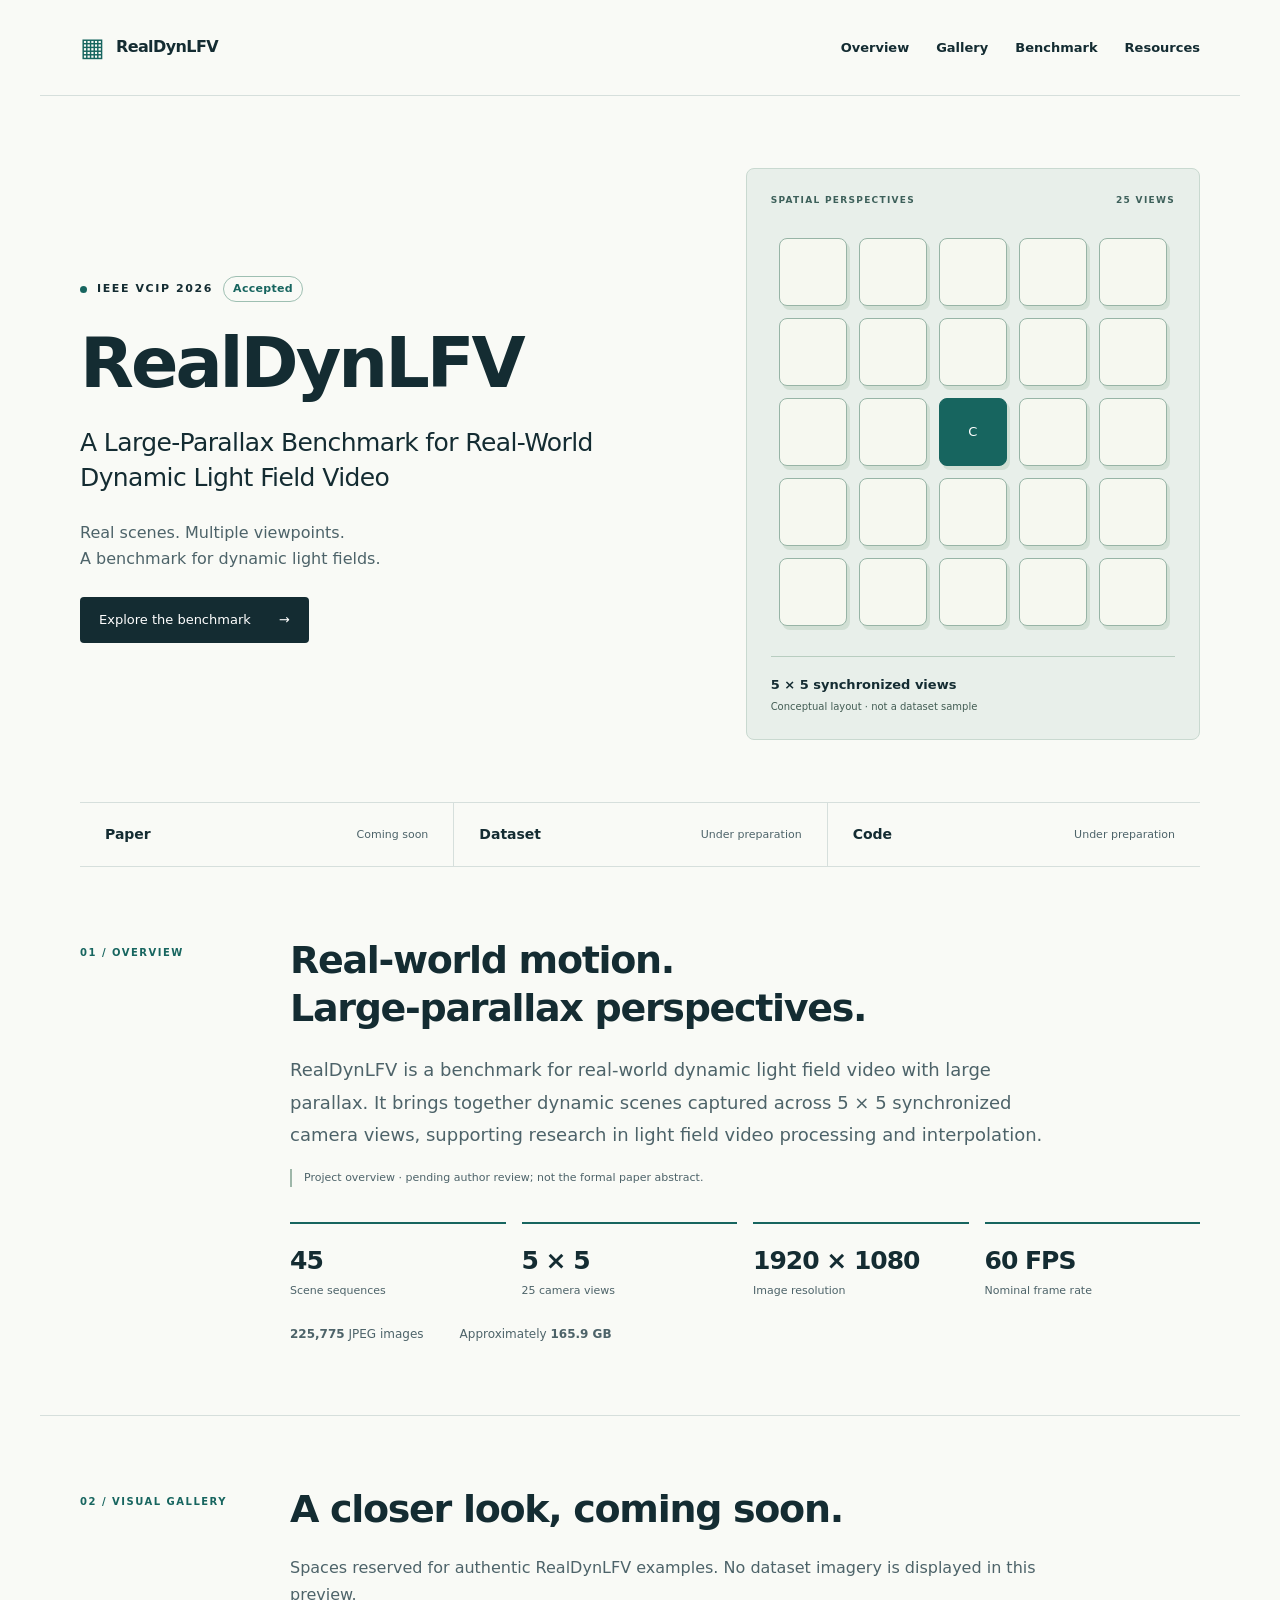
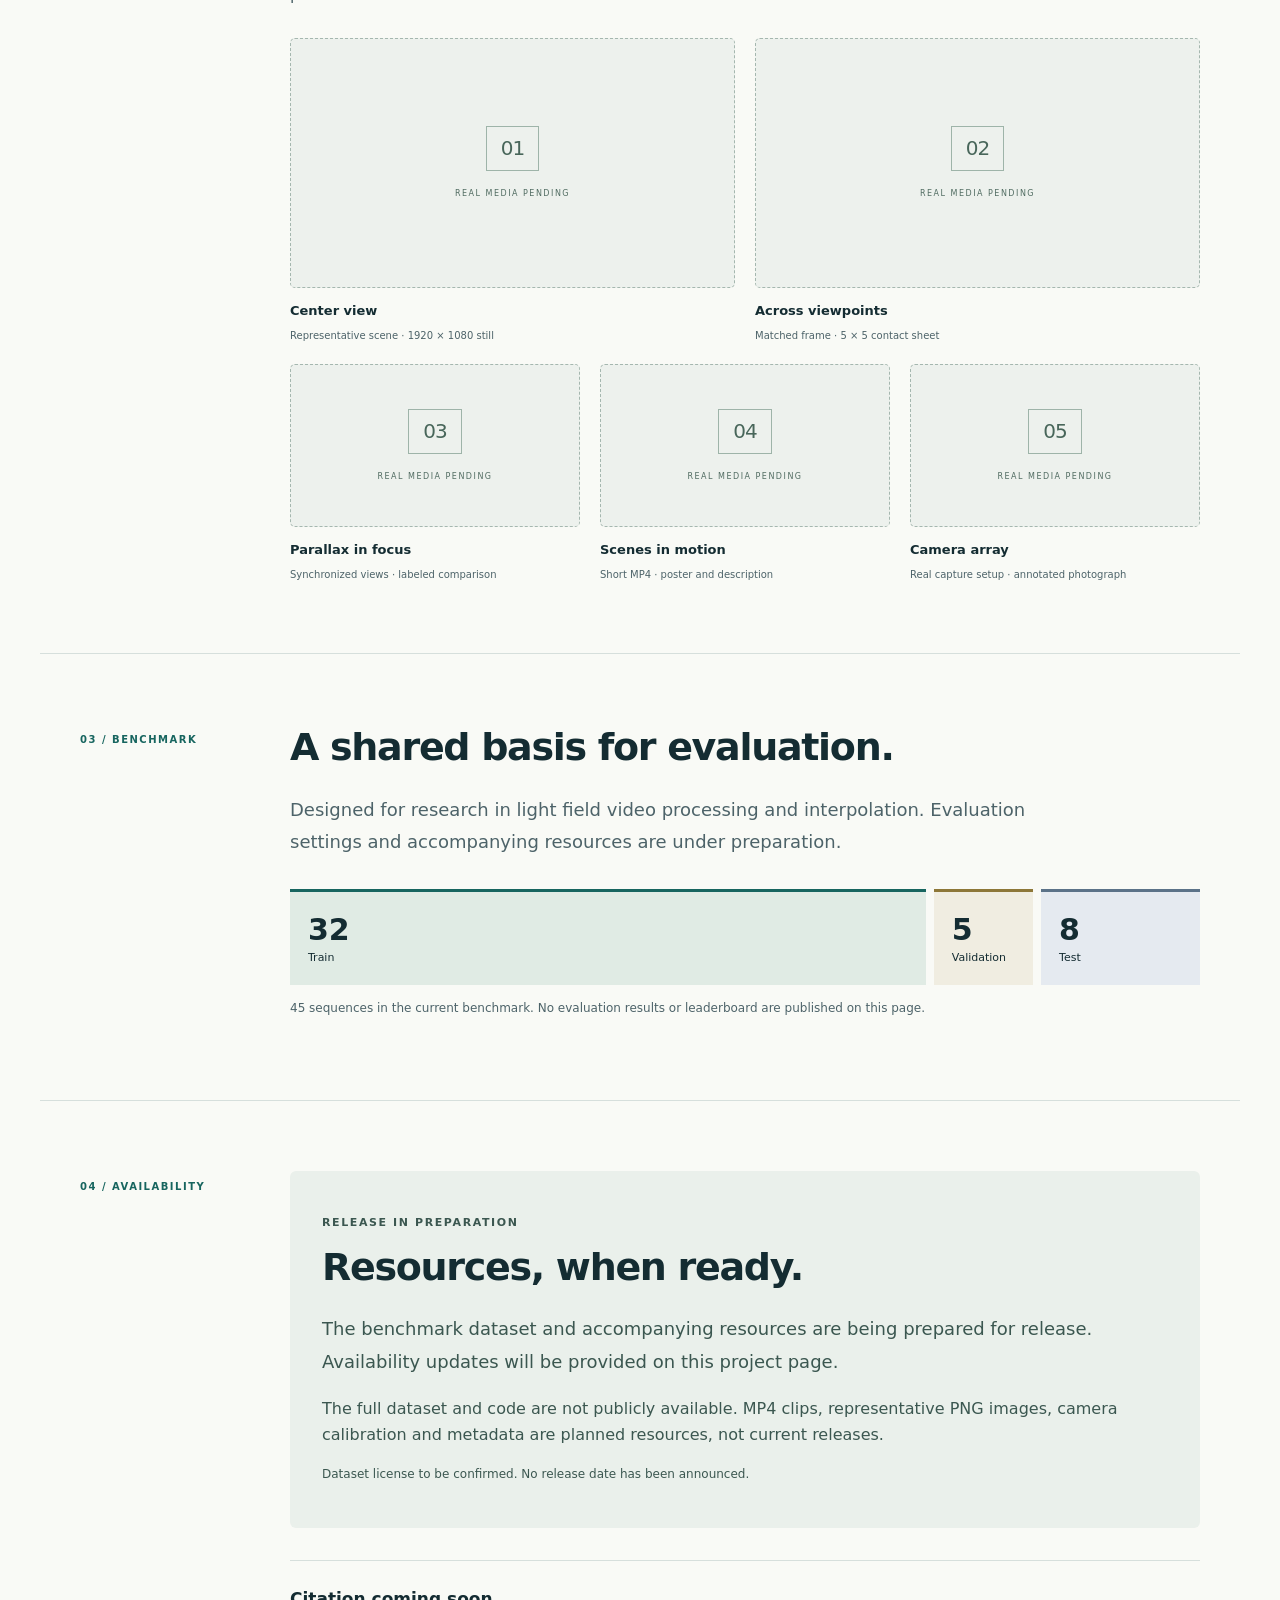
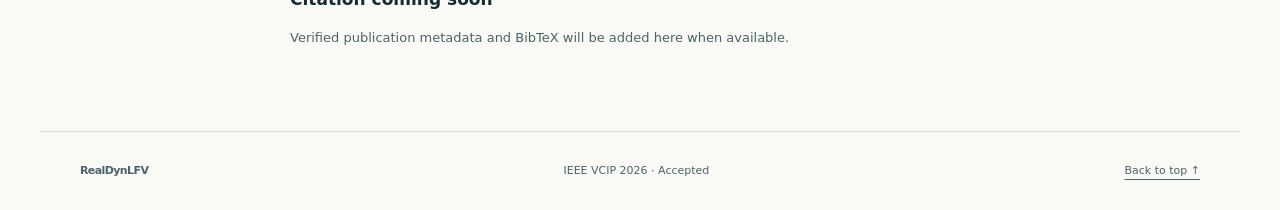
==== index.html @ 3ccb7557 "Add RealDynLFV academic project homepage" ====
<!doctype html>
<html lang="en"><head><meta charset="utf-8"><meta name="viewport" content="width=device-width, initial-scale=1"><title>RealDynLFV — Dynamic Light Field Video</title><meta name="description" content="RealDynLFV: a large-parallax benchmark for real-world dynamic light field video. Accepted at IEEE VCIP 2026. Resources under preparation."><link rel="icon" href="assets/favicon.svg" type="image/svg+xml"><link rel="stylesheet" href="assets/style.css"></head>
<body><a class="skip" href="#main">Skip to content</a><header><a class="brand" href="#top"><span class="brand-icon" aria-hidden="true">▦</span> RealDynLFV</a><nav aria-label="Main navigation"><a href="#overview">Overview</a><a href="#gallery">Gallery</a><a href="#benchmark">Benchmark</a><a href="#resources">Resources</a></nav></header>
<main id="main" tabindex="-1"><section class="hero" id="top"><div class="hero-copy"><p class="eyebrow"><span class="dot"></span> IEEE VCIP 2026 <span class="accepted">Accepted</span></p><h1>RealDynLFV</h1><p class="subtitle">A Large-Parallax Benchmark for Real-World Dynamic Light Field Video</p><p class="hero-note">Real scenes. Multiple viewpoints.<br>A benchmark for dynamic light fields.</p><a class="primary" href="#overview">Explore the benchmark <span aria-hidden="true">&rarr;</span></a></div><figure class="array"><div class="array-top"><span>SPATIAL PERSPECTIVES</span><span>25 VIEWS</span></div><div class="view-grid"><span class="view "></span><span class="view "></span><span class="view "></span><span class="view "></span><span class="view "></span><span class="view "></span><span class="view "></span><span class="view "></span><span class="view "></span><span class="view "></span><span class="view "></span><span class="view "></span><span class="view center">C</span><span class="view "></span><span class="view "></span><span class="view "></span><span class="view "></span><span class="view "></span><span class="view "></span><span class="view "></span><span class="view "></span><span class="view "></span><span class="view "></span><span class="view "></span><span class="view "></span></div><figcaption><strong>5 × 5 synchronized views</strong><span>Conceptual layout · not a dataset sample</span></figcaption></figure></section>
<div class="resource-strip" aria-label="Resource availability"><div class="resource">Paper<span>Coming soon</span></div><div class="resource">Dataset<span>Under preparation</span></div><div class="resource">Code<span>Under preparation</span></div></div>
<section id="overview"><div class="section-label">01 / OVERVIEW</div><div class="section-content"><h2>Real-world motion.<br>Large-parallax perspectives.</h2><p class="lead">RealDynLFV is a benchmark for real-world dynamic light field video with large parallax. It brings together dynamic scenes captured across 5 × 5 synchronized camera views, supporting research in light field video processing and interpolation.</p><p class="editor-note">Project overview · pending author review; not the formal paper abstract.</p><div class="stats"><div class="stat"><strong>45</strong><span>Scene sequences</span></div><div class="stat"><strong>5 × 5</strong><span>25 camera views</span></div><div class="stat"><strong>1920 × 1080</strong><span>Image resolution</span></div><div class="stat"><strong>60 FPS</strong><span>Nominal frame rate</span></div></div><div class="volume"><span><strong>225,775</strong> JPEG images</span><span>Approximately <strong>165.9 GB</strong></span></div></div></section>
<section id="gallery"><div class="section-label">02 / VISUAL GALLERY</div><div class="section-content"><h2>A closer look, coming soon.</h2><p>Spaces reserved for authentic RealDynLFV examples. No dataset imagery is displayed in this preview.</p><div class="gallery"><figure><div class="placeholder" aria-hidden="true"><span class="frame-mark">01</span><span>REAL MEDIA PENDING</span></div><figcaption><h3>Center view</h3><p>Representative scene · 1920 × 1080 still</p></figcaption></figure><figure><div class="placeholder" aria-hidden="true"><span class="frame-mark">02</span><span>REAL MEDIA PENDING</span></div><figcaption><h3>Across viewpoints</h3><p>Matched frame · 5 × 5 contact sheet</p></figcaption></figure><figure><div class="placeholder" aria-hidden="true"><span class="frame-mark">03</span><span>REAL MEDIA PENDING</span></div><figcaption><h3>Parallax in focus</h3><p>Synchronized views · labeled comparison</p></figcaption></figure><figure><div class="placeholder" aria-hidden="true"><span class="frame-mark">04</span><span>REAL MEDIA PENDING</span></div><figcaption><h3>Scenes in motion</h3><p>Short MP4 · poster and description</p></figcaption></figure><figure><div class="placeholder" aria-hidden="true"><span class="frame-mark">05</span><span>REAL MEDIA PENDING</span></div><figcaption><h3>Camera array</h3><p>Real capture setup · annotated photograph</p></figcaption></figure></div></div></section>
<section id="benchmark"><div class="section-label">03 / BENCHMARK</div><div class="section-content"><h2>A shared basis for evaluation.</h2><p class="lead">Designed for research in light field video processing and interpolation. Evaluation settings and accompanying resources are under preparation.</p><div class="split" aria-label="32 training, 5 validation and 8 test sequences"><div><strong>32</strong><span>Train</span></div><div><strong>5</strong><span>Validation</span></div><div><strong>8</strong><span>Test</span></div></div><p class="small">45 sequences in the current benchmark. No evaluation results or leaderboard are published on this page.</p></div></section>
<section id="resources"><div class="section-label">04 / AVAILABILITY</div><div class="section-content"><div class="release"><p class="eyebrow">RELEASE IN PREPARATION</p><h2>Resources, when ready.</h2><p class="lead">The benchmark dataset and accompanying resources are being prepared for release. Availability updates will be provided on this project page.</p><p>The full dataset and code are not publicly available. MP4 clips, representative PNG images, camera calibration and metadata are planned resources, not current releases.</p><p class="small">Dataset license to be confirmed. No release date has been announced.</p><ul></ul></div><div class="citation" id="citation"><h3>Citation coming soon</h3><p>Verified publication metadata and BibTeX will be added here when available.</p></div></div></section></main>
<footer><span class="brand">RealDynLFV</span><span>IEEE VCIP 2026 · Accepted</span><a href="#top">Back to top ↑</a></footer></body></html>
---- assets/style.css ----
:root{--ink:#142c32;--muted:#4d6369;--teal:#17655f;--line:#d6dfdc;--paper:#f9faf6}*{box-sizing:border-box}html{scroll-behavior:smooth;scroll-padding-top:30px}body{margin:0;background:var(--paper);color:var(--ink);font:16px/1.65 system-ui,-apple-system,BlinkMacSystemFont,"Segoe UI",sans-serif}a{color:inherit;text-underline-offset:5px}a:focus-visible{outline:3px solid #a84612;outline-offset:6px}.skip{position:absolute;top:-100px;left:20px;background:white;padding:12px;z-index:5}.skip:focus{top:10px}header,main,footer{max-width:1200px;margin:auto}header{display:flex;align-items:center;justify-content:space-between;padding:26px 40px;border-bottom:1px solid var(--line)}.brand{font-weight:750;text-decoration:none;letter-spacing:-.6px}.brand-icon{font-size:26px;color:var(--teal);vertical-align:middle;margin-right:7px}nav{display:flex;gap:27px;font-size:13px;font-weight:600}nav a{text-decoration:none}nav a:hover{text-decoration:underline}.hero{display:grid;grid-template-columns:1.3fr 1fr;align-items:center;gap:75px;padding:72px 40px 62px}.eyebrow{font-size:11px;font-weight:750;letter-spacing:1.6px;display:flex;align-items:center;gap:10px}.dot{width:7px;height:7px;background:var(--teal);border-radius:50%}.accepted{color:var(--teal);border:1px solid #9ebfb2;padding:3px 9px;border-radius:20px;letter-spacing:.3px}h1{font-size:clamp(42px,5.5vw,70px);line-height:1.12;letter-spacing:-3px;margin:22px 0}h2{font-size:clamp(28px,3vw,38px);line-height:1.25;letter-spacing:-1.3px;font-weight:650;margin:0 0 22px}h3{font-size:17px;margin:0 0 6px}.subtitle{font-size:25px;line-height:1.4;letter-spacing:-.6px;margin:0;max-width:600px}.hero-note{color:var(--muted);margin:25px 0}.primary{display:inline-flex;align-items:center;gap:28px;padding:12px 19px;color:white;background:var(--ink);text-decoration:none;font-size:13px;border-radius:4px}.primary:hover{background:var(--teal)}.array{margin:0;background:#e8efea;border:1px solid #c9d9d0;border-radius:8px;padding:24px}.array-top{display:flex;justify-content:space-between;color:#3d605a;font-size:9px;letter-spacing:1.3px;font-weight:700}.view-grid{display:grid;grid-template-columns:repeat(5,1fr);gap:12px;padding:30px 8px}.view{aspect-ratio:1;border:1px solid #97b4a6;border-radius:8px;background:#f6f8f0;box-shadow:3px 4px 0 #d1dfd4;display:flex;justify-content:center;align-items:center;font-size:13px}.view.center{background:var(--teal);color:white;border-color:var(--teal)}.array figcaption{border-top:1px solid #b8cdc0;padding-top:17px;display:flex;flex-direction:column;gap:3px;font-size:13px}.array figcaption span{font-size:10px;color:#435d54}.resource-strip{margin:0 40px;display:grid;grid-template-columns:repeat(3,1fr);border-top:1px solid var(--line);border-bottom:1px solid var(--line)}.resource{padding:20px 25px;display:flex;gap:10px;justify-content:space-between;align-items:center;font-size:14px;font-weight:650}.resource+.resource{border-left:1px solid var(--line)}.resource span{font-weight:400;color:var(--muted);font-size:11px}section:not(.hero){display:grid;grid-template-columns:180px 1fr;gap:30px;padding:70px 40px;border-bottom:1px solid var(--line)}.section-label{font-size:10px;font-weight:750;letter-spacing:1.5px;color:var(--teal);padding-top:8px}.section-content>p{max-width:780px;color:var(--muted)}.lead{font-size:18px;line-height:1.8}.editor-note{font-size:11px;border-left:2px solid #9eb7a9;padding-left:12px}.stats{display:grid;grid-template-columns:repeat(4,1fr);gap:16px;margin-top:35px}.stat{display:flex;flex-direction:column;border-top:2px solid var(--teal);padding-top:16px}.stat strong{font-size:25px;letter-spacing:-1px;white-space:nowrap}.stat span{font-size:11px;color:var(--muted)}.volume{display:flex;gap:36px;margin-top:25px;font-size:12px;color:var(--muted)}.gallery{display:grid;grid-template-columns:repeat(6,1fr);gap:20px;margin-top:30px}.gallery figure{margin:0;grid-column:span 2;min-width:0}.gallery figure:nth-child(-n+2){grid-column:span 3}.placeholder{aspect-ratio:16/9;background:#edf1ed;border:1px dashed #a5b7af;border-radius:5px;display:flex;flex-direction:column;align-items:center;justify-content:center;gap:16px;color:#516c62;font-size:8px;letter-spacing:1.5px}.frame-mark{border:1px solid #9eb4a9;padding:5px 14px;font-size:20px;letter-spacing:-1px;color:#48665a}.gallery figcaption{padding-top:12px}.gallery h3{font-size:13px}.gallery p{font-size:10px;margin:0;color:var(--muted)}.gallery img{width:100%;aspect-ratio:16/9;object-fit:cover;border-radius:5px}.split{display:grid;grid-template-columns:32fr 5fr 8fr;gap:8px;margin:30px 0 14px}.split div{padding:18px;background:#e0ebe4;border-top:3px solid var(--teal);display:flex;flex-direction:column}.split div:nth-child(2){background:#f0ede1;border-color:#8d7738}.split div:nth-child(3){background:#e5eaf0;border-color:#5b7288}.split strong{font-size:30px;line-height:1.3}.split span{font-size:11px}.small{font-size:12px;color:var(--muted)}.release{background:#eaf0eb;padding:32px;border-radius:6px}.release p{color:#3b5750}.release ul:empty{display:none}.citation{margin-top:32px;padding-top:24px;border-top:1px solid var(--line)}.citation p{font-size:13px;color:var(--muted)}pre{white-space:pre-wrap;overflow-wrap:anywhere}footer{padding:30px 40px;display:flex;justify-content:space-between;align-items:center;gap:15px;font-size:11px;color:var(--muted)}@media(max-width:900px){.hero{gap:35px}.subtitle{font-size:21px}section:not(.hero){grid-template-columns:130px 1fr;gap:20px}.stat strong{font-size:20px}.resource{padding:17px 12px;flex-direction:column;align-items:flex-start}.stats{grid-template-columns:repeat(2,1fr)}.split{grid-template-columns:3fr 1fr 1fr}}@media(max-width:600px){header{padding:20px 22px;flex-direction:column;align-items:flex-start;gap:13px}nav{gap:22px;font-size:11px}.hero{padding:38px 22px;grid-template-columns:1fr;gap:32px}h1{letter-spacing:-2px}.subtitle{font-size:23px}.array{max-width:380px;width:100%;justify-self:center}.view-grid{padding:24px 10px;gap:13px}.resource-strip{margin:0 22px}.resource{font-size:12px}.resource span{font-size:9px}section:not(.hero){padding:40px 22px;grid-template-columns:1fr;gap:18px}.lead{font-size:16px}.gallery{grid-template-columns:1fr 1fr;gap:20px 14px}.gallery figure,.gallery figure:nth-child(-n+2){grid-column:auto}.gallery figure:first-child{grid-column:span 2}.volume{gap:10px;flex-direction:column}.release{padding:23px}.split div{padding:12px}.split span{font-size:10px}footer{padding:25px 22px;flex-wrap:wrap}footer .brand{width:100%}}@media(prefers-reduced-motion:reduce){html{scroll-behavior:auto}}
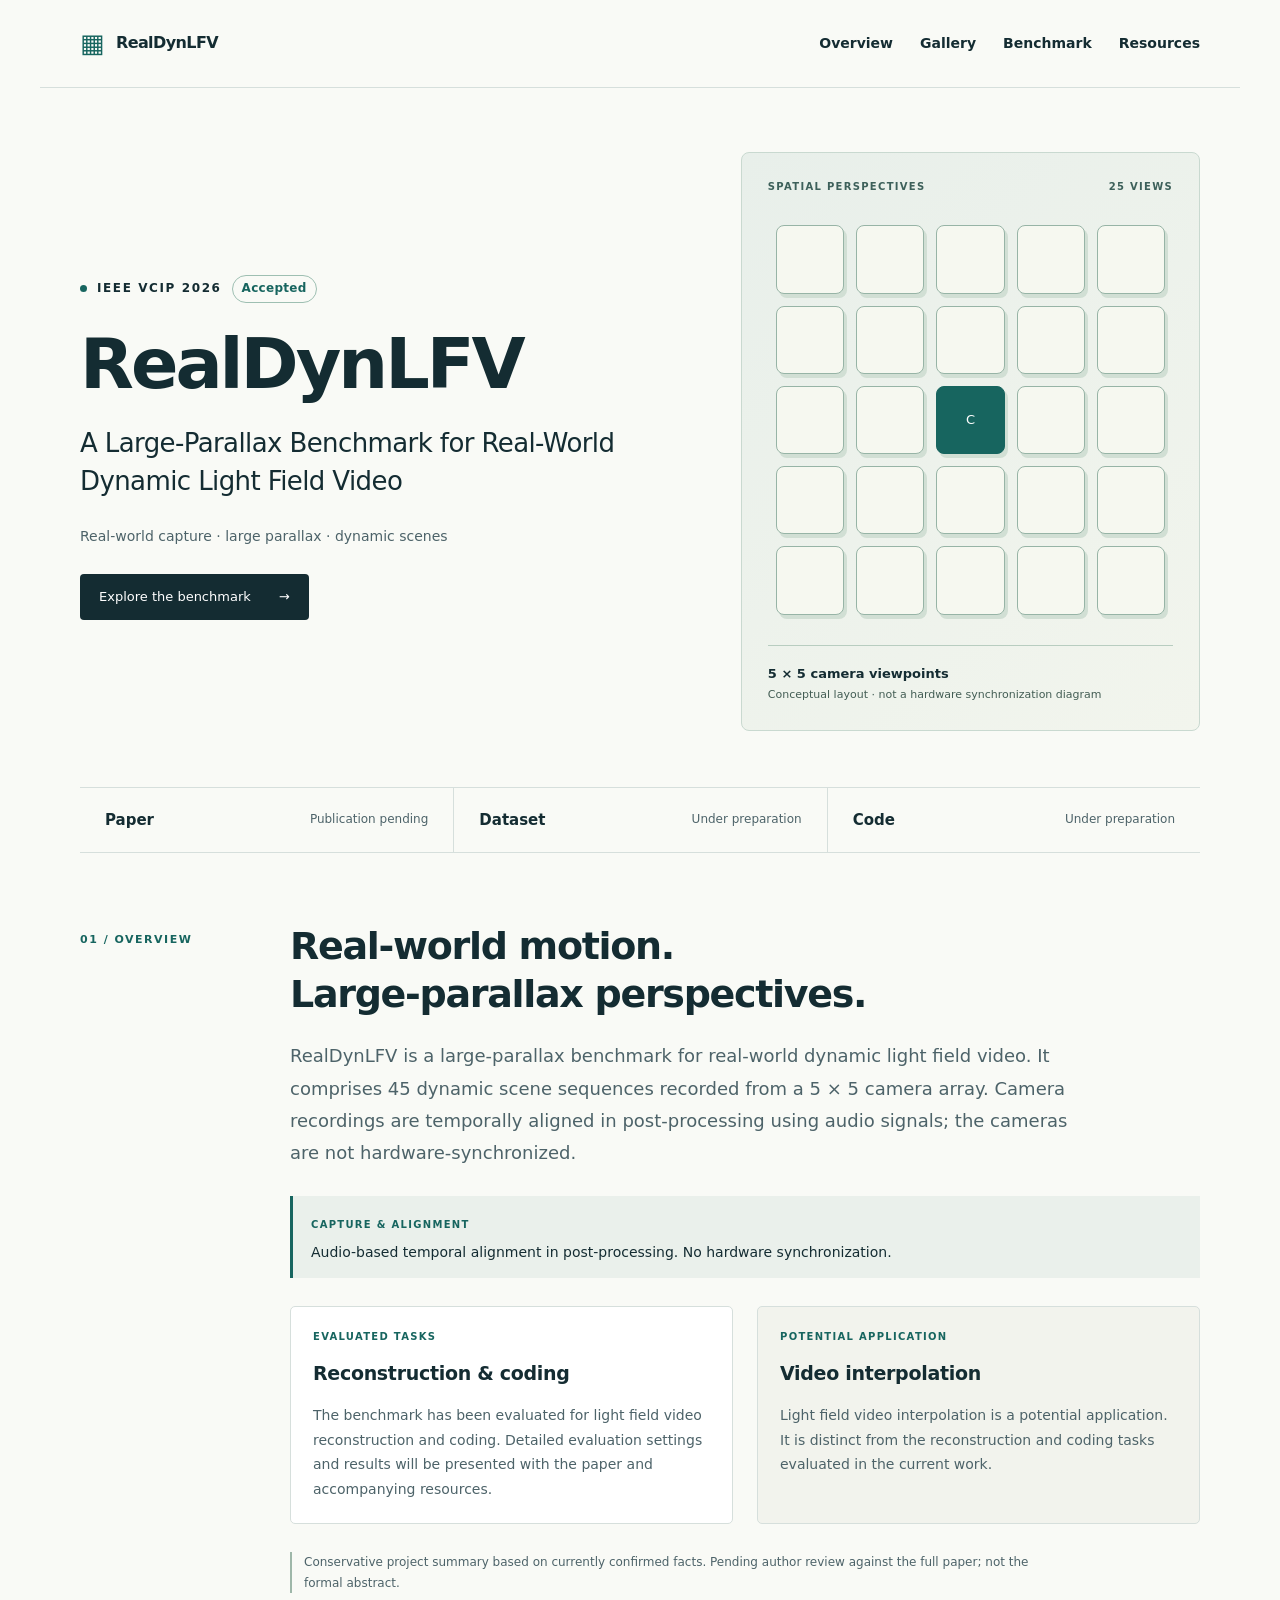
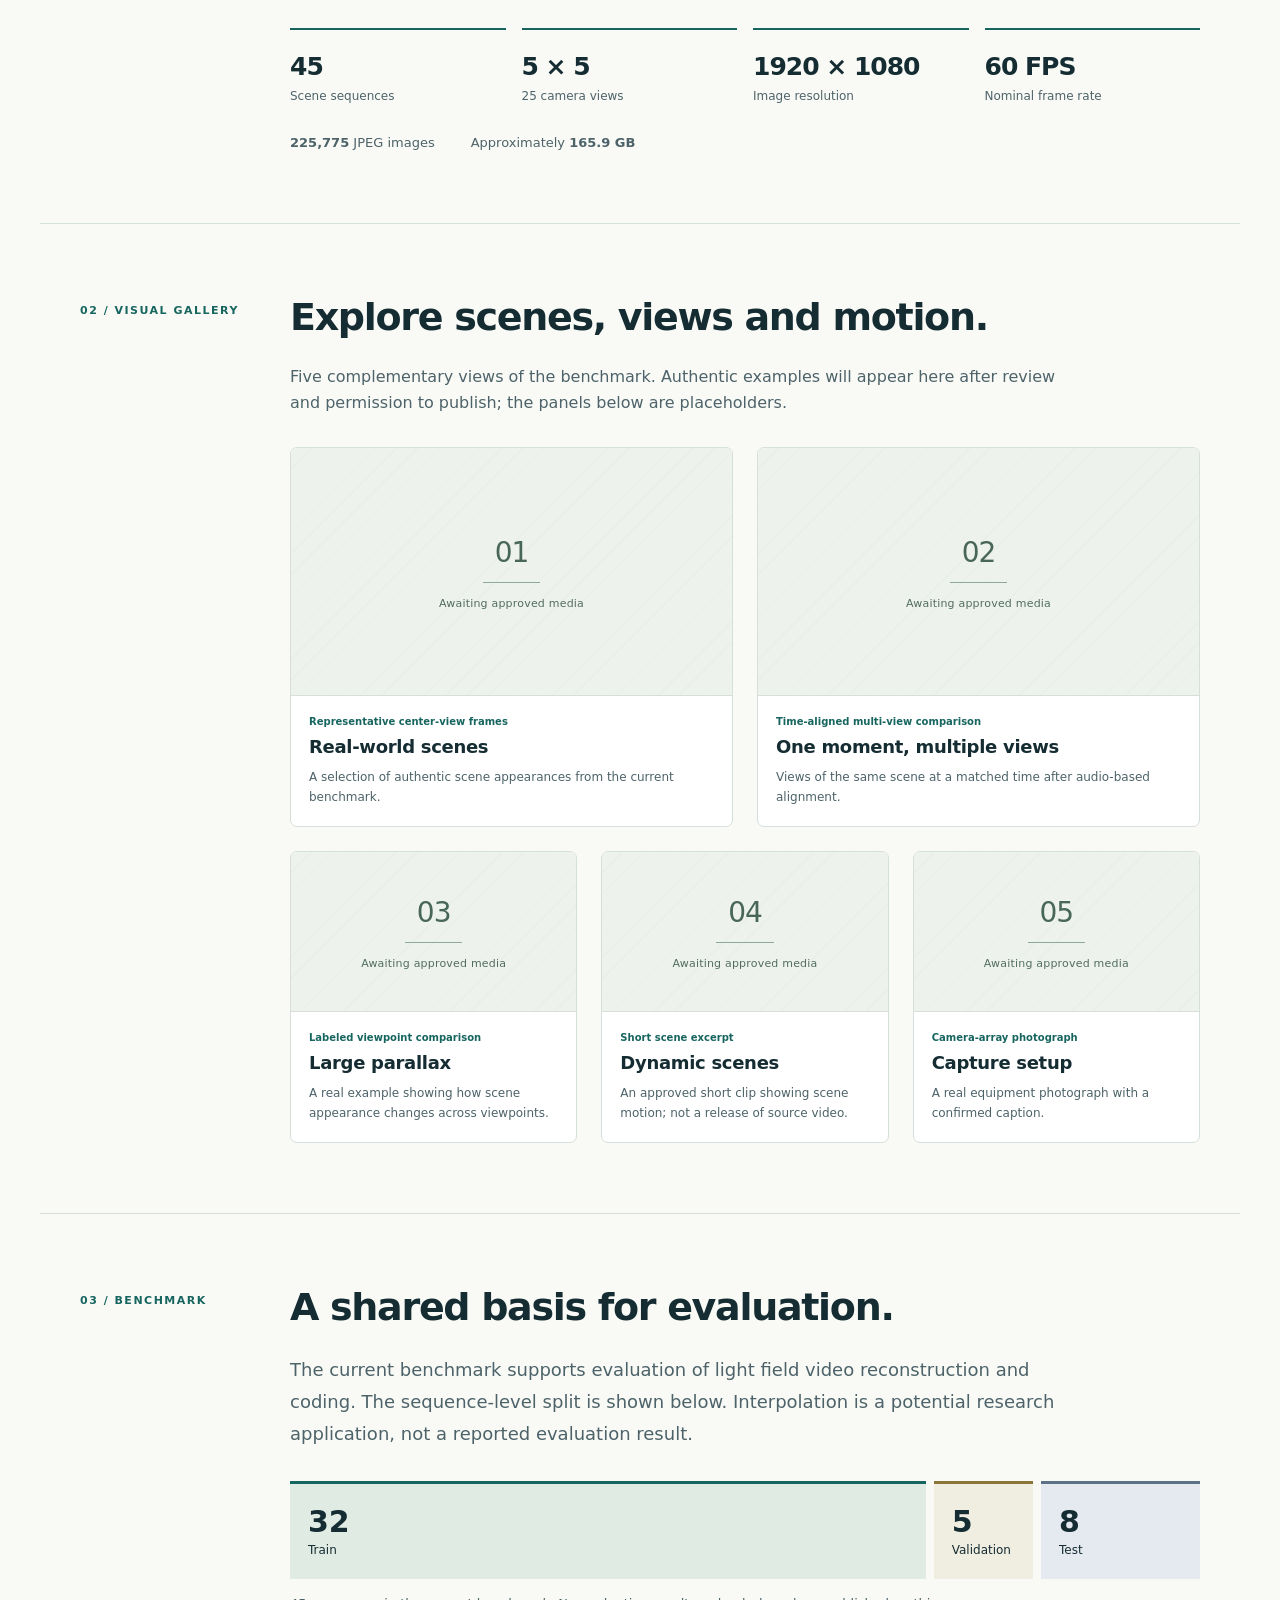
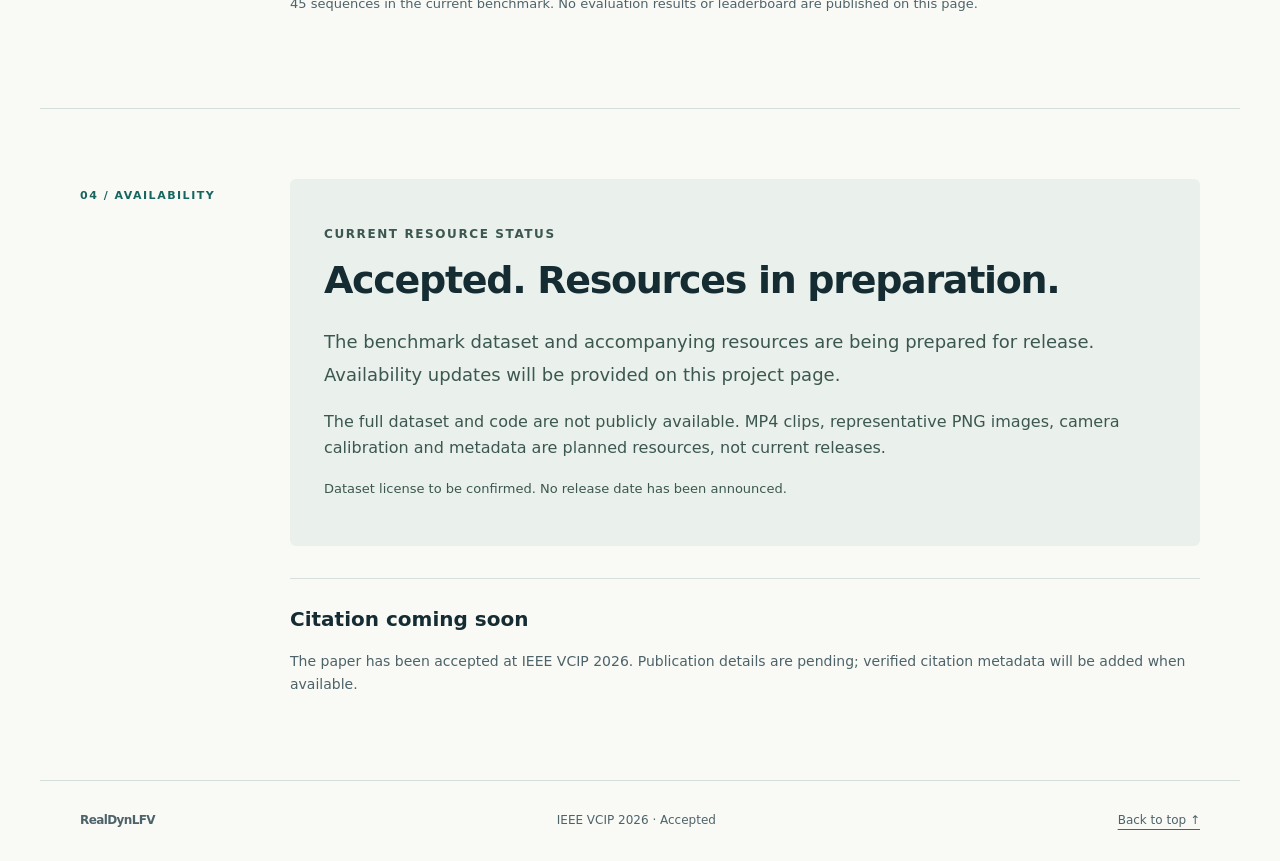
==== commit adb6ef48: "Clarify evaluated tasks and audio alignment; refine gallery and typography" ====
--- a/index.html
+++ b/index.html
@@ -1,10 +1,10 @@
 <!doctype html>
 <html lang="en"><head><meta charset="utf-8"><meta name="viewport" content="width=device-width, initial-scale=1"><title>RealDynLFV — Dynamic Light Field Video</title><meta name="description" content="RealDynLFV: a large-parallax benchmark for real-world dynamic light field video. Accepted at IEEE VCIP 2026. Resources under preparation."><link rel="icon" href="assets/favicon.svg" type="image/svg+xml"><link rel="stylesheet" href="assets/style.css"></head>
 <body><a class="skip" href="#main">Skip to content</a><header><a class="brand" href="#top"><span class="brand-icon" aria-hidden="true">▦</span> RealDynLFV</a><nav aria-label="Main navigation"><a href="#overview">Overview</a><a href="#gallery">Gallery</a><a href="#benchmark">Benchmark</a><a href="#resources">Resources</a></nav></header>
-<main id="main" tabindex="-1"><section class="hero" id="top"><div class="hero-copy"><p class="eyebrow"><span class="dot"></span> IEEE VCIP 2026 <span class="accepted">Accepted</span></p><h1>RealDynLFV</h1><p class="subtitle">A Large-Parallax Benchmark for Real-World Dynamic Light Field Video</p><p class="hero-note">Real scenes. Multiple viewpoints.<br>A benchmark for dynamic light fields.</p><a class="primary" href="#overview">Explore the benchmark <span aria-hidden="true">&rarr;</span></a></div><figure class="array"><div class="array-top"><span>SPATIAL PERSPECTIVES</span><span>25 VIEWS</span></div><div class="view-grid"><span class="view "></span><span class="view "></span><span class="view "></span><span class="view "></span><span class="view "></span><span class="view "></span><span class="view "></span><span class="view "></span><span class="view "></span><span class="view "></span><span class="view "></span><span class="view "></span><span class="view center">C</span><span class="view "></span><span class="view "></span><span class="view "></span><span class="view "></span><span class="view "></span><span class="view "></span><span class="view "></span><span class="view "></span><span class="view "></span><span class="view "></span><span class="view "></span><span class="view "></span></div><figcaption><strong>5 × 5 synchronized views</strong><span>Conceptual layout · not a dataset sample</span></figcaption></figure></section>
-<div class="resource-strip" aria-label="Resource availability"><div class="resource">Paper<span>Coming soon</span></div><div class="resource">Dataset<span>Under preparation</span></div><div class="resource">Code<span>Under preparation</span></div></div>
-<section id="overview"><div class="section-label">01 / OVERVIEW</div><div class="section-content"><h2>Real-world motion.<br>Large-parallax perspectives.</h2><p class="lead">RealDynLFV is a benchmark for real-world dynamic light field video with large parallax. It brings together dynamic scenes captured across 5 × 5 synchronized camera views, supporting research in light field video processing and interpolation.</p><p class="editor-note">Project overview · pending author review; not the formal paper abstract.</p><div class="stats"><div class="stat"><strong>45</strong><span>Scene sequences</span></div><div class="stat"><strong>5 × 5</strong><span>25 camera views</span></div><div class="stat"><strong>1920 × 1080</strong><span>Image resolution</span></div><div class="stat"><strong>60 FPS</strong><span>Nominal frame rate</span></div></div><div class="volume"><span><strong>225,775</strong> JPEG images</span><span>Approximately <strong>165.9 GB</strong></span></div></div></section>
-<section id="gallery"><div class="section-label">02 / VISUAL GALLERY</div><div class="section-content"><h2>A closer look, coming soon.</h2><p>Spaces reserved for authentic RealDynLFV examples. No dataset imagery is displayed in this preview.</p><div class="gallery"><figure><div class="placeholder" aria-hidden="true"><span class="frame-mark">01</span><span>REAL MEDIA PENDING</span></div><figcaption><h3>Center view</h3><p>Representative scene · 1920 × 1080 still</p></figcaption></figure><figure><div class="placeholder" aria-hidden="true"><span class="frame-mark">02</span><span>REAL MEDIA PENDING</span></div><figcaption><h3>Across viewpoints</h3><p>Matched frame · 5 × 5 contact sheet</p></figcaption></figure><figure><div class="placeholder" aria-hidden="true"><span class="frame-mark">03</span><span>REAL MEDIA PENDING</span></div><figcaption><h3>Parallax in focus</h3><p>Synchronized views · labeled comparison</p></figcaption></figure><figure><div class="placeholder" aria-hidden="true"><span class="frame-mark">04</span><span>REAL MEDIA PENDING</span></div><figcaption><h3>Scenes in motion</h3><p>Short MP4 · poster and description</p></figcaption></figure><figure><div class="placeholder" aria-hidden="true"><span class="frame-mark">05</span><span>REAL MEDIA PENDING</span></div><figcaption><h3>Camera array</h3><p>Real capture setup · annotated photograph</p></figcaption></figure></div></div></section>
-<section id="benchmark"><div class="section-label">03 / BENCHMARK</div><div class="section-content"><h2>A shared basis for evaluation.</h2><p class="lead">Designed for research in light field video processing and interpolation. Evaluation settings and accompanying resources are under preparation.</p><div class="split" aria-label="32 training, 5 validation and 8 test sequences"><div><strong>32</strong><span>Train</span></div><div><strong>5</strong><span>Validation</span></div><div><strong>8</strong><span>Test</span></div></div><p class="small">45 sequences in the current benchmark. No evaluation results or leaderboard are published on this page.</p></div></section>
-<section id="resources"><div class="section-label">04 / AVAILABILITY</div><div class="section-content"><div class="release"><p class="eyebrow">RELEASE IN PREPARATION</p><h2>Resources, when ready.</h2><p class="lead">The benchmark dataset and accompanying resources are being prepared for release. Availability updates will be provided on this project page.</p><p>The full dataset and code are not publicly available. MP4 clips, representative PNG images, camera calibration and metadata are planned resources, not current releases.</p><p class="small">Dataset license to be confirmed. No release date has been announced.</p><ul></ul></div><div class="citation" id="citation"><h3>Citation coming soon</h3><p>Verified publication metadata and BibTeX will be added here when available.</p></div></div></section></main>
+<main id="main" tabindex="-1"><section class="hero" id="top"><div class="hero-copy"><p class="eyebrow"><span class="dot"></span> IEEE VCIP 2026 <span class="accepted">Accepted</span></p><h1>RealDynLFV</h1><p class="subtitle">A Large-Parallax Benchmark for Real-World Dynamic Light Field Video</p><p class="hero-note">Real-world capture · large parallax · dynamic scenes</p><a class="primary" href="#overview">Explore the benchmark <span aria-hidden="true">&rarr;</span></a></div><figure class="array"><div class="array-top"><span>SPATIAL PERSPECTIVES</span><span>25 VIEWS</span></div><div class="view-grid"><span class="view "></span><span class="view "></span><span class="view "></span><span class="view "></span><span class="view "></span><span class="view "></span><span class="view "></span><span class="view "></span><span class="view "></span><span class="view "></span><span class="view "></span><span class="view "></span><span class="view center">C</span><span class="view "></span><span class="view "></span><span class="view "></span><span class="view "></span><span class="view "></span><span class="view "></span><span class="view "></span><span class="view "></span><span class="view "></span><span class="view "></span><span class="view "></span><span class="view "></span></div><figcaption><strong>5 × 5 camera viewpoints</strong><span>Conceptual layout · not a hardware synchronization diagram</span></figcaption></figure></section>
+<div class="resource-strip" aria-label="Resource availability"><div class="resource">Paper<span>Publication pending</span></div><div class="resource">Dataset<span>Under preparation</span></div><div class="resource">Code<span>Under preparation</span></div></div>
+<section id="overview"><div class="section-label">01 / OVERVIEW</div><div class="section-content"><h2>Real-world motion.<br>Large-parallax perspectives.</h2><p class="lead">RealDynLFV is a large-parallax benchmark for real-world dynamic light field video. It comprises 45 dynamic scene sequences recorded from a 5 × 5 camera array. Camera recordings are temporally aligned in post-processing using audio signals; the cameras are not hardware-synchronized.</p><div class="alignment"><span>CAPTURE &amp; ALIGNMENT</span><p>Audio-based temporal alignment in post-processing. No hardware synchronization.</p></div><div class="task-grid"><article><p class="task-tag">EVALUATED TASKS</p><h3>Reconstruction &amp; coding</h3><p>The benchmark has been evaluated for light field video reconstruction and coding. Detailed evaluation settings and results will be presented with the paper and accompanying resources.</p></article><article><p class="task-tag">POTENTIAL APPLICATION</p><h3>Video interpolation</h3><p>Light field video interpolation is a potential application. It is distinct from the reconstruction and coding tasks evaluated in the current work.</p></article></div><p class="editor-note">Conservative project summary based on currently confirmed facts. Pending author review against the full paper; not the formal abstract.</p><div class="stats"><div class="stat"><strong>45</strong><span>Scene sequences</span></div><div class="stat"><strong>5 × 5</strong><span>25 camera views</span></div><div class="stat"><strong>1920 × 1080</strong><span>Image resolution</span></div><div class="stat"><strong>60 FPS</strong><span>Nominal frame rate</span></div></div><div class="volume"><span><strong>225,775</strong> JPEG images</span><span>Approximately <strong>165.9 GB</strong></span></div></div></section>
+<section id="gallery"><div class="section-label">02 / VISUAL GALLERY</div><div class="section-content"><h2>Explore scenes, views and motion.</h2><p>Five complementary views of the benchmark. Authentic examples will appear here after review and permission to publish; the panels below are placeholders.</p><div class="gallery"><figure><div class="placeholder"><span class="frame-mark" aria-hidden="true">01</span><span>Awaiting approved media</span></div><figcaption><p class="media-type">Representative center-view frames</p><h3>Real-world scenes</h3><p>A selection of authentic scene appearances from the current benchmark.</p></figcaption></figure><figure><div class="placeholder"><span class="frame-mark" aria-hidden="true">02</span><span>Awaiting approved media</span></div><figcaption><p class="media-type">Time-aligned multi-view comparison</p><h3>One moment, multiple views</h3><p>Views of the same scene at a matched time after audio-based alignment.</p></figcaption></figure><figure><div class="placeholder"><span class="frame-mark" aria-hidden="true">03</span><span>Awaiting approved media</span></div><figcaption><p class="media-type">Labeled viewpoint comparison</p><h3>Large parallax</h3><p>A real example showing how scene appearance changes across viewpoints.</p></figcaption></figure><figure><div class="placeholder"><span class="frame-mark" aria-hidden="true">04</span><span>Awaiting approved media</span></div><figcaption><p class="media-type">Short scene excerpt</p><h3>Dynamic scenes</h3><p>An approved short clip showing scene motion; not a release of source video.</p></figcaption></figure><figure><div class="placeholder"><span class="frame-mark" aria-hidden="true">05</span><span>Awaiting approved media</span></div><figcaption><p class="media-type">Camera-array photograph</p><h3>Capture setup</h3><p>A real equipment photograph with a confirmed caption.</p></figcaption></figure></div></div></section>
+<section id="benchmark"><div class="section-label">03 / BENCHMARK</div><div class="section-content"><h2>A shared basis for evaluation.</h2><p class="lead">The current benchmark supports evaluation of light field video reconstruction and coding. The sequence-level split is shown below. Interpolation is a potential research application, not a reported evaluation result.</p><div class="split" aria-label="32 training, 5 validation and 8 test sequences"><div><strong>32</strong><span>Train</span></div><div><strong>5</strong><span>Validation</span></div><div><strong>8</strong><span>Test</span></div></div><p class="small">45 sequences in the current benchmark. No evaluation results or leaderboard are published on this page.</p></div></section>
+<section id="resources"><div class="section-label">04 / AVAILABILITY</div><div class="section-content"><div class="release"><p class="eyebrow">CURRENT RESOURCE STATUS</p><h2>Accepted. Resources in preparation.</h2><p class="lead">The benchmark dataset and accompanying resources are being prepared for release. Availability updates will be provided on this project page.</p><p>The full dataset and code are not publicly available. MP4 clips, representative PNG images, camera calibration and metadata are planned resources, not current releases.</p><p class="small">Dataset license to be confirmed. No release date has been announced.</p><ul></ul></div><div class="citation" id="citation"><h3>Citation coming soon</h3><p>The paper has been accepted at IEEE VCIP 2026. Publication details are pending; verified citation metadata will be added when available.</p></div></div></section></main>
 <footer><span class="brand">RealDynLFV</span><span>IEEE VCIP 2026 · Accepted</span><a href="#top">Back to top ↑</a></footer></body></html>
--- a/assets/style.css
+++ b/assets/style.css
@@ -1 +1,3 @@
 :root{--ink:#142c32;--muted:#4d6369;--teal:#17655f;--line:#d6dfdc;--paper:#f9faf6}*{box-sizing:border-box}html{scroll-behavior:smooth;scroll-padding-top:30px}body{margin:0;background:var(--paper);color:var(--ink);font:16px/1.65 system-ui,-apple-system,BlinkMacSystemFont,"Segoe UI",sans-serif}a{color:inherit;text-underline-offset:5px}a:focus-visible{outline:3px solid #a84612;outline-offset:6px}.skip{position:absolute;top:-100px;left:20px;background:white;padding:12px;z-index:5}.skip:focus{top:10px}header,main,footer{max-width:1200px;margin:auto}header{display:flex;align-items:center;justify-content:space-between;padding:26px 40px;border-bottom:1px solid var(--line)}.brand{font-weight:750;text-decoration:none;letter-spacing:-.6px}.brand-icon{font-size:26px;color:var(--teal);vertical-align:middle;margin-right:7px}nav{display:flex;gap:27px;font-size:13px;font-weight:600}nav a{text-decoration:none}nav a:hover{text-decoration:underline}.hero{display:grid;grid-template-columns:1.3fr 1fr;align-items:center;gap:75px;padding:72px 40px 62px}.eyebrow{font-size:11px;font-weight:750;letter-spacing:1.6px;display:flex;align-items:center;gap:10px}.dot{width:7px;height:7px;background:var(--teal);border-radius:50%}.accepted{color:var(--teal);border:1px solid #9ebfb2;padding:3px 9px;border-radius:20px;letter-spacing:.3px}h1{font-size:clamp(42px,5.5vw,70px);line-height:1.12;letter-spacing:-3px;margin:22px 0}h2{font-size:clamp(28px,3vw,38px);line-height:1.25;letter-spacing:-1.3px;font-weight:650;margin:0 0 22px}h3{font-size:17px;margin:0 0 6px}.subtitle{font-size:25px;line-height:1.4;letter-spacing:-.6px;margin:0;max-width:600px}.hero-note{color:var(--muted);margin:25px 0}.primary{display:inline-flex;align-items:center;gap:28px;padding:12px 19px;color:white;background:var(--ink);text-decoration:none;font-size:13px;border-radius:4px}.primary:hover{background:var(--teal)}.array{margin:0;background:#e8efea;border:1px solid #c9d9d0;border-radius:8px;padding:24px}.array-top{display:flex;justify-content:space-between;color:#3d605a;font-size:9px;letter-spacing:1.3px;font-weight:700}.view-grid{display:grid;grid-template-columns:repeat(5,1fr);gap:12px;padding:30px 8px}.view{aspect-ratio:1;border:1px solid #97b4a6;border-radius:8px;background:#f6f8f0;box-shadow:3px 4px 0 #d1dfd4;display:flex;justify-content:center;align-items:center;font-size:13px}.view.center{background:var(--teal);color:white;border-color:var(--teal)}.array figcaption{border-top:1px solid #b8cdc0;padding-top:17px;display:flex;flex-direction:column;gap:3px;font-size:13px}.array figcaption span{font-size:10px;color:#435d54}.resource-strip{margin:0 40px;display:grid;grid-template-columns:repeat(3,1fr);border-top:1px solid var(--line);border-bottom:1px solid var(--line)}.resource{padding:20px 25px;display:flex;gap:10px;justify-content:space-between;align-items:center;font-size:14px;font-weight:650}.resource+.resource{border-left:1px solid var(--line)}.resource span{font-weight:400;color:var(--muted);font-size:11px}section:not(.hero){display:grid;grid-template-columns:180px 1fr;gap:30px;padding:70px 40px;border-bottom:1px solid var(--line)}.section-label{font-size:10px;font-weight:750;letter-spacing:1.5px;color:var(--teal);padding-top:8px}.section-content>p{max-width:780px;color:var(--muted)}.lead{font-size:18px;line-height:1.8}.editor-note{font-size:11px;border-left:2px solid #9eb7a9;padding-left:12px}.stats{display:grid;grid-template-columns:repeat(4,1fr);gap:16px;margin-top:35px}.stat{display:flex;flex-direction:column;border-top:2px solid var(--teal);padding-top:16px}.stat strong{font-size:25px;letter-spacing:-1px;white-space:nowrap}.stat span{font-size:11px;color:var(--muted)}.volume{display:flex;gap:36px;margin-top:25px;font-size:12px;color:var(--muted)}.gallery{display:grid;grid-template-columns:repeat(6,1fr);gap:20px;margin-top:30px}.gallery figure{margin:0;grid-column:span 2;min-width:0}.gallery figure:nth-child(-n+2){grid-column:span 3}.placeholder{aspect-ratio:16/9;background:#edf1ed;border:1px dashed #a5b7af;border-radius:5px;display:flex;flex-direction:column;align-items:center;justify-content:center;gap:16px;color:#516c62;font-size:8px;letter-spacing:1.5px}.frame-mark{border:1px solid #9eb4a9;padding:5px 14px;font-size:20px;letter-spacing:-1px;color:#48665a}.gallery figcaption{padding-top:12px}.gallery h3{font-size:13px}.gallery p{font-size:10px;margin:0;color:var(--muted)}.gallery img{width:100%;aspect-ratio:16/9;object-fit:cover;border-radius:5px}.split{display:grid;grid-template-columns:32fr 5fr 8fr;gap:8px;margin:30px 0 14px}.split div{padding:18px;background:#e0ebe4;border-top:3px solid var(--teal);display:flex;flex-direction:column}.split div:nth-child(2){background:#f0ede1;border-color:#8d7738}.split div:nth-child(3){background:#e5eaf0;border-color:#5b7288}.split strong{font-size:30px;line-height:1.3}.split span{font-size:11px}.small{font-size:12px;color:var(--muted)}.release{background:#eaf0eb;padding:32px;border-radius:6px}.release p{color:#3b5750}.release ul:empty{display:none}.citation{margin-top:32px;padding-top:24px;border-top:1px solid var(--line)}.citation p{font-size:13px;color:var(--muted)}pre{white-space:pre-wrap;overflow-wrap:anywhere}footer{padding:30px 40px;display:flex;justify-content:space-between;align-items:center;gap:15px;font-size:11px;color:var(--muted)}@media(max-width:900px){.hero{gap:35px}.subtitle{font-size:21px}section:not(.hero){grid-template-columns:130px 1fr;gap:20px}.stat strong{font-size:20px}.resource{padding:17px 12px;flex-direction:column;align-items:flex-start}.stats{grid-template-columns:repeat(2,1fr)}.split{grid-template-columns:3fr 1fr 1fr}}@media(max-width:600px){header{padding:20px 22px;flex-direction:column;align-items:flex-start;gap:13px}nav{gap:22px;font-size:11px}.hero{padding:38px 22px;grid-template-columns:1fr;gap:32px}h1{letter-spacing:-2px}.subtitle{font-size:23px}.array{max-width:380px;width:100%;justify-self:center}.view-grid{padding:24px 10px;gap:13px}.resource-strip{margin:0 22px}.resource{font-size:12px}.resource span{font-size:9px}section:not(.hero){padding:40px 22px;grid-template-columns:1fr;gap:18px}.lead{font-size:16px}.gallery{grid-template-columns:1fr 1fr;gap:20px 14px}.gallery figure,.gallery figure:nth-child(-n+2){grid-column:auto}.gallery figure:first-child{grid-column:span 2}.volume{gap:10px;flex-direction:column}.release{padding:23px}.split div{padding:12px}.split span{font-size:10px}footer{padding:25px 22px;flex-wrap:wrap}footer .brand{width:100%}}@media(prefers-reduced-motion:reduce){html{scroll-behavior:auto}}
+/* Review refresh: editorial hierarchy and accessible media cards. */
+header{padding-top:22px;padding-bottom:22px}nav{font-size:14px}.hero{padding-top:64px;padding-bottom:56px;gap:64px}.hero-copy{max-width:620px}.eyebrow{font-size:12px}.subtitle{font-size:26px;line-height:1.45}.hero-note{font-size:14px;line-height:1.7}.array{background:linear-gradient(140deg,#e8efea,#f2f5ed);padding:26px}.array-top{font-size:10px}.array figcaption span{font-size:11px;line-height:1.5}.resource{font-size:15px}.resource span{font-size:12px}.section-label{font-size:11px}.section-content>p{margin-bottom:24px}.alignment{border-left:3px solid var(--teal);padding:14px 18px;background:#eaf0eb;margin:26px 0}.alignment span,.task-tag{font-size:10px;font-weight:750;letter-spacing:1.3px;color:var(--teal)}.alignment p{font-size:14px;margin:5px 0 0}.task-grid{display:grid;grid-template-columns:1fr 1fr;gap:24px;margin:28px 0}.task-grid article{padding:22px;border:1px solid var(--line);border-radius:5px;background:#fff}.task-grid article:last-child{background:#f2f3ed}.task-tag{margin:0 0 12px}.task-grid h3{font-size:19px;letter-spacing:-.3px}.task-grid article>p:last-child{font-size:14px;line-height:1.75;color:var(--muted);margin-bottom:0}.editor-note{font-size:12px;line-height:1.7}.stat span{font-size:12px}.volume{font-size:13px}.gallery{gap:24px}.gallery figure{border:1px solid var(--line);background:#fff;border-radius:7px;overflow:hidden}.placeholder{border:0;border-bottom:1px solid var(--line);border-radius:0;background:repeating-linear-gradient(135deg,#eef2ed 0,#eef2ed 14px,#e9eee9 14px,#e9eee9 15px);font-size:11px;letter-spacing:.2px;gap:12px}.frame-mark{font-size:28px;border:0;border-bottom:1px solid #8fa89a;padding:0 12px 6px;font-weight:400}.gallery figcaption{padding:18px}.gallery h3{font-size:18px;line-height:1.35;margin:6px 0 9px;letter-spacing:-.3px}.gallery p{font-size:12px;line-height:1.65}.gallery .media-type{font-size:10px;line-height:1.5;color:var(--teal);font-weight:650}.gallery img,.gallery video{display:block;width:100%;aspect-ratio:16/9;object-fit:contain;background:#edf1ed;border-radius:0}.split span{font-size:12px}.small{font-size:13px}.release{padding:34px}.citation h3{font-size:20px}.citation p{font-size:14px}footer{font-size:12px}@media(max-width:900px){.hero{gap:30px}.subtitle{font-size:23px}.gallery{grid-template-columns:1fr 1fr}.gallery figure,.gallery figure:nth-child(-n+2){grid-column:auto}.gallery figure:last-child{grid-column:span 2;display:grid;grid-template-columns:1fr 1fr;align-items:center}.task-grid{gap:14px}.task-grid article{padding:17px}.resource{font-size:14px}.resource span{font-size:11px}}@media(max-width:600px){header{padding:20px 22px}nav{font-size:12px;gap:20px}.hero{padding:38px 22px;gap:28px}.subtitle{font-size:23px}.hero-note{font-size:13px}.array{padding:22px}.resource{font-size:13px;padding:15px 7px}.resource span{font-size:10px}.task-grid{grid-template-columns:1fr;gap:14px}.task-grid article{padding:20px}.gallery{grid-template-columns:1fr}.gallery figure,.gallery figure:first-child,.gallery figure:last-child{grid-column:auto;display:block}.gallery figcaption{padding:20px}.gallery h3{font-size:19px}.gallery p{font-size:13px}.gallery .media-type{font-size:11px}.placeholder{font-size:12px}.split span{font-size:11px}.release{padding:24px}.section-label{font-size:11px}}
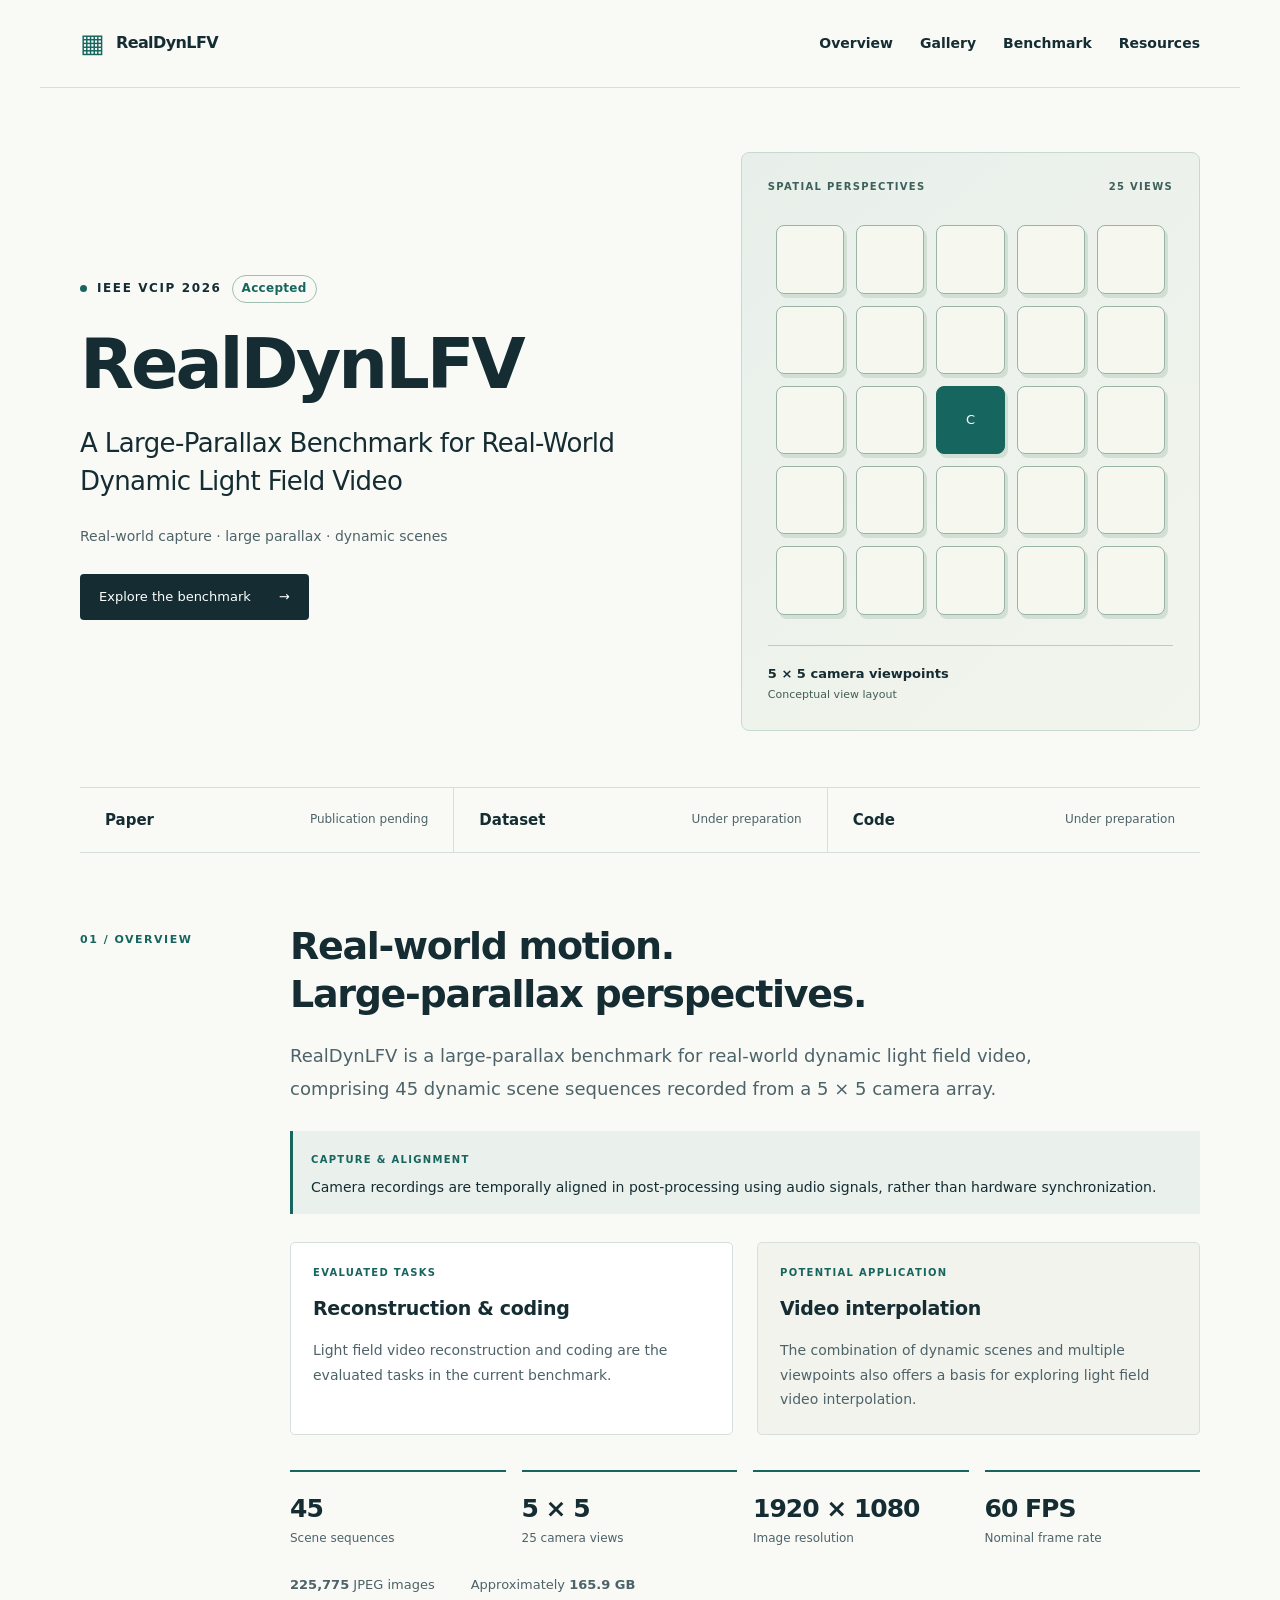
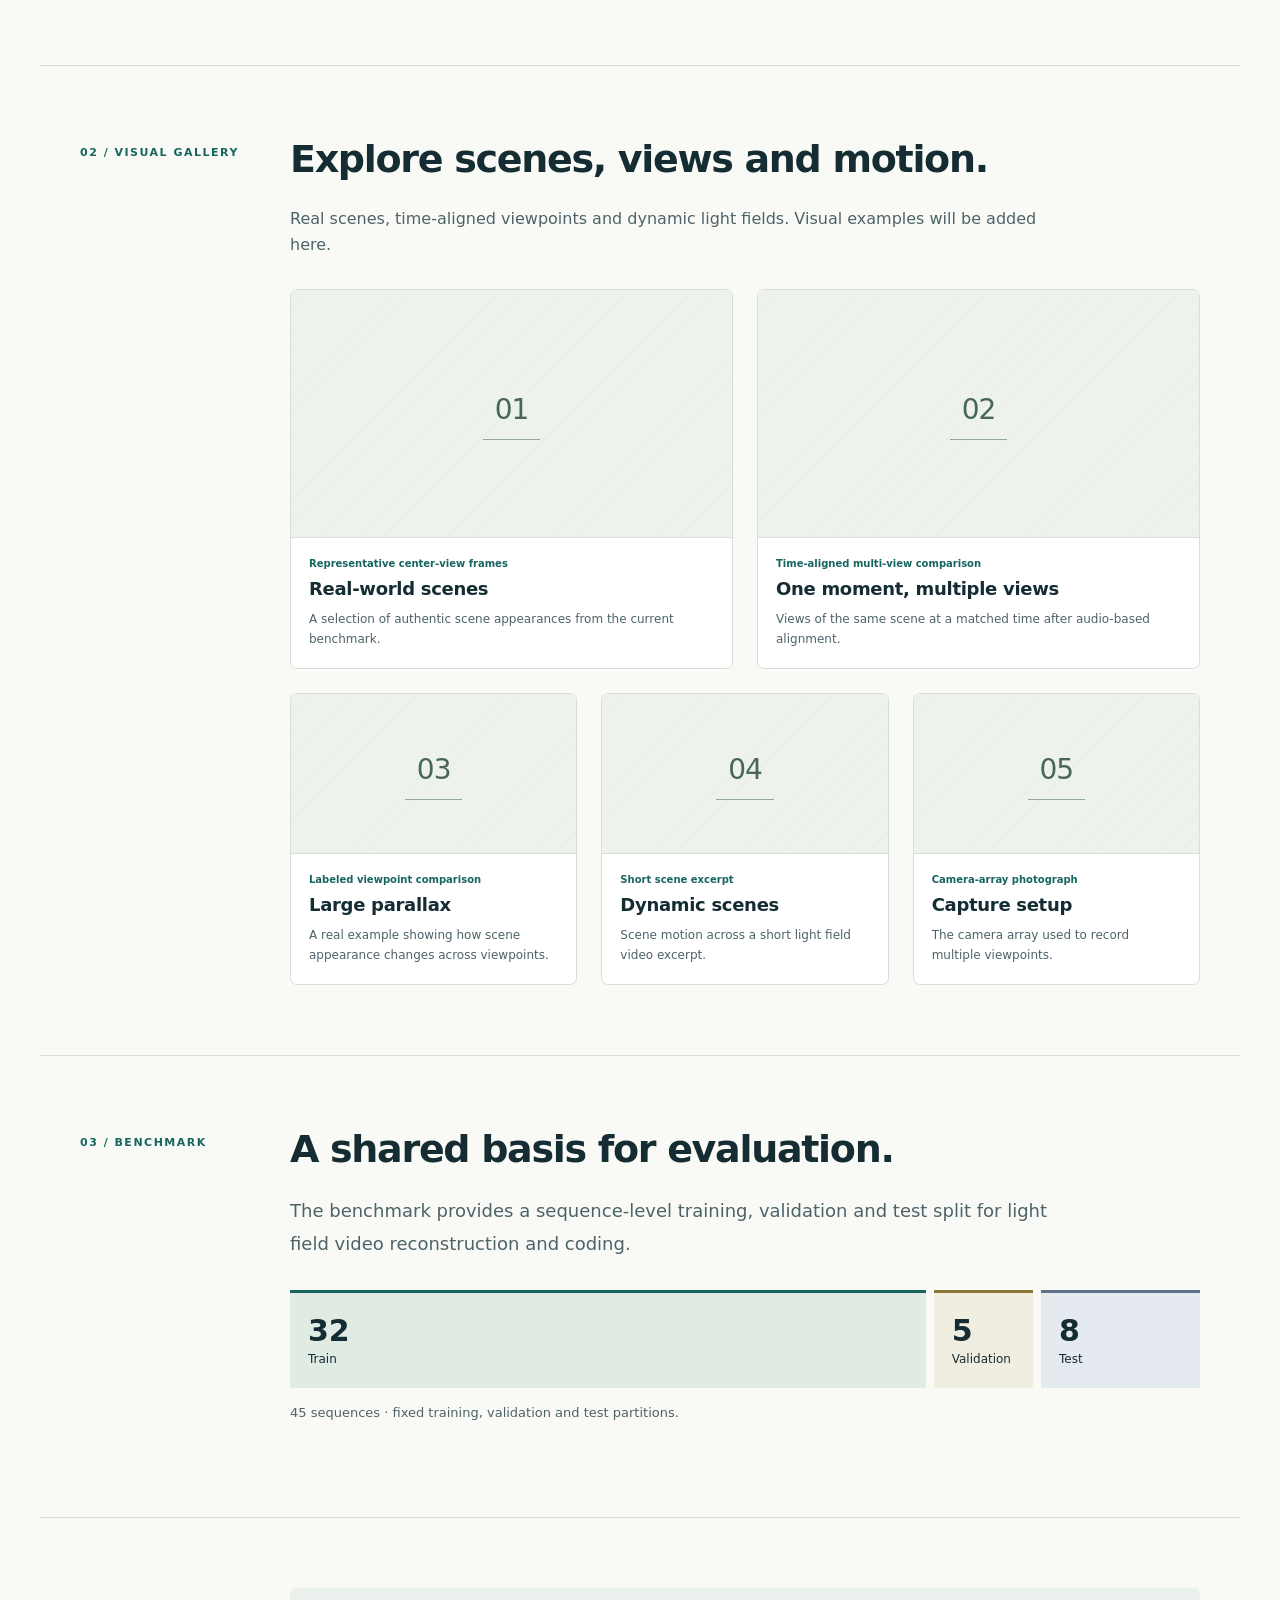
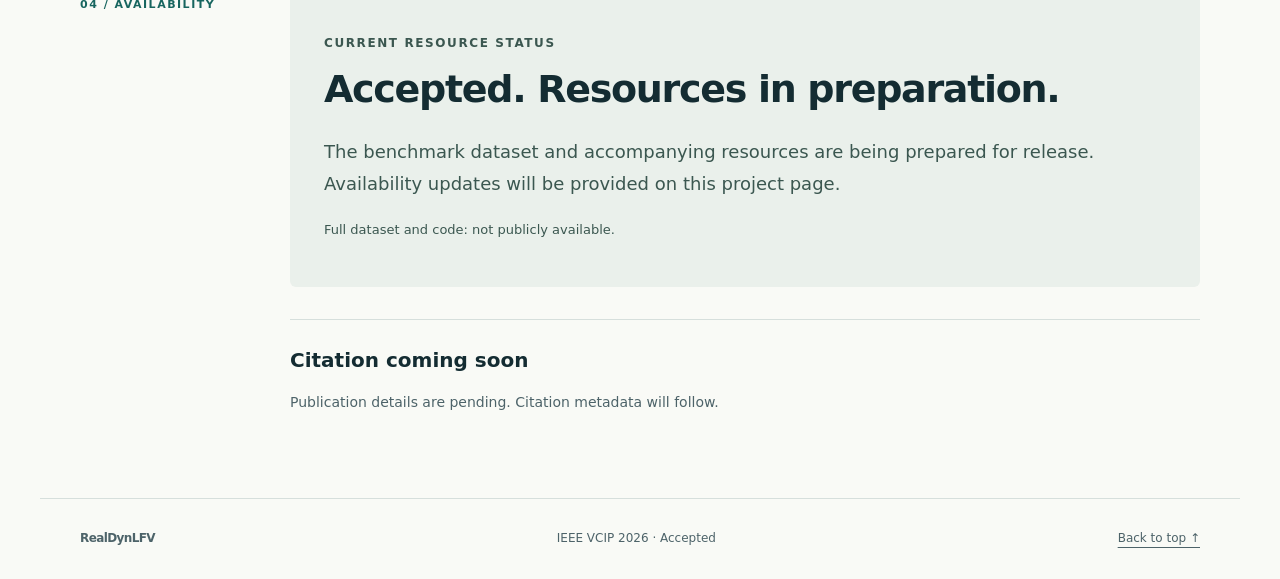
==== commit 31c2b84c: "Center research content and keep availability language concise" ====
--- a/index.html
+++ b/index.html
@@ -1,10 +1,10 @@
 <!doctype html>
 <html lang="en"><head><meta charset="utf-8"><meta name="viewport" content="width=device-width, initial-scale=1"><title>RealDynLFV — Dynamic Light Field Video</title><meta name="description" content="RealDynLFV: a large-parallax benchmark for real-world dynamic light field video. Accepted at IEEE VCIP 2026. Resources under preparation."><link rel="icon" href="assets/favicon.svg" type="image/svg+xml"><link rel="stylesheet" href="assets/style.css"></head>
 <body><a class="skip" href="#main">Skip to content</a><header><a class="brand" href="#top"><span class="brand-icon" aria-hidden="true">▦</span> RealDynLFV</a><nav aria-label="Main navigation"><a href="#overview">Overview</a><a href="#gallery">Gallery</a><a href="#benchmark">Benchmark</a><a href="#resources">Resources</a></nav></header>
-<main id="main" tabindex="-1"><section class="hero" id="top"><div class="hero-copy"><p class="eyebrow"><span class="dot"></span> IEEE VCIP 2026 <span class="accepted">Accepted</span></p><h1>RealDynLFV</h1><p class="subtitle">A Large-Parallax Benchmark for Real-World Dynamic Light Field Video</p><p class="hero-note">Real-world capture · large parallax · dynamic scenes</p><a class="primary" href="#overview">Explore the benchmark <span aria-hidden="true">&rarr;</span></a></div><figure class="array"><div class="array-top"><span>SPATIAL PERSPECTIVES</span><span>25 VIEWS</span></div><div class="view-grid"><span class="view "></span><span class="view "></span><span class="view "></span><span class="view "></span><span class="view "></span><span class="view "></span><span class="view "></span><span class="view "></span><span class="view "></span><span class="view "></span><span class="view "></span><span class="view "></span><span class="view center">C</span><span class="view "></span><span class="view "></span><span class="view "></span><span class="view "></span><span class="view "></span><span class="view "></span><span class="view "></span><span class="view "></span><span class="view "></span><span class="view "></span><span class="view "></span><span class="view "></span></div><figcaption><strong>5 × 5 camera viewpoints</strong><span>Conceptual layout · not a hardware synchronization diagram</span></figcaption></figure></section>
+<main id="main" tabindex="-1"><section class="hero" id="top"><div class="hero-copy"><p class="eyebrow"><span class="dot"></span> IEEE VCIP 2026 <span class="accepted">Accepted</span></p><h1>RealDynLFV</h1><p class="subtitle">A Large-Parallax Benchmark for Real-World Dynamic Light Field Video</p><p class="hero-note">Real-world capture · large parallax · dynamic scenes</p><a class="primary" href="#overview">Explore the benchmark <span aria-hidden="true">&rarr;</span></a></div><figure class="array"><div class="array-top"><span>SPATIAL PERSPECTIVES</span><span>25 VIEWS</span></div><div class="view-grid"><span class="view "></span><span class="view "></span><span class="view "></span><span class="view "></span><span class="view "></span><span class="view "></span><span class="view "></span><span class="view "></span><span class="view "></span><span class="view "></span><span class="view "></span><span class="view "></span><span class="view center">C</span><span class="view "></span><span class="view "></span><span class="view "></span><span class="view "></span><span class="view "></span><span class="view "></span><span class="view "></span><span class="view "></span><span class="view "></span><span class="view "></span><span class="view "></span><span class="view "></span></div><figcaption><strong>5 × 5 camera viewpoints</strong><span>Conceptual view layout</span></figcaption></figure></section>
 <div class="resource-strip" aria-label="Resource availability"><div class="resource">Paper<span>Publication pending</span></div><div class="resource">Dataset<span>Under preparation</span></div><div class="resource">Code<span>Under preparation</span></div></div>
-<section id="overview"><div class="section-label">01 / OVERVIEW</div><div class="section-content"><h2>Real-world motion.<br>Large-parallax perspectives.</h2><p class="lead">RealDynLFV is a large-parallax benchmark for real-world dynamic light field video. It comprises 45 dynamic scene sequences recorded from a 5 × 5 camera array. Camera recordings are temporally aligned in post-processing using audio signals; the cameras are not hardware-synchronized.</p><div class="alignment"><span>CAPTURE &amp; ALIGNMENT</span><p>Audio-based temporal alignment in post-processing. No hardware synchronization.</p></div><div class="task-grid"><article><p class="task-tag">EVALUATED TASKS</p><h3>Reconstruction &amp; coding</h3><p>The benchmark has been evaluated for light field video reconstruction and coding. Detailed evaluation settings and results will be presented with the paper and accompanying resources.</p></article><article><p class="task-tag">POTENTIAL APPLICATION</p><h3>Video interpolation</h3><p>Light field video interpolation is a potential application. It is distinct from the reconstruction and coding tasks evaluated in the current work.</p></article></div><p class="editor-note">Conservative project summary based on currently confirmed facts. Pending author review against the full paper; not the formal abstract.</p><div class="stats"><div class="stat"><strong>45</strong><span>Scene sequences</span></div><div class="stat"><strong>5 × 5</strong><span>25 camera views</span></div><div class="stat"><strong>1920 × 1080</strong><span>Image resolution</span></div><div class="stat"><strong>60 FPS</strong><span>Nominal frame rate</span></div></div><div class="volume"><span><strong>225,775</strong> JPEG images</span><span>Approximately <strong>165.9 GB</strong></span></div></div></section>
-<section id="gallery"><div class="section-label">02 / VISUAL GALLERY</div><div class="section-content"><h2>Explore scenes, views and motion.</h2><p>Five complementary views of the benchmark. Authentic examples will appear here after review and permission to publish; the panels below are placeholders.</p><div class="gallery"><figure><div class="placeholder"><span class="frame-mark" aria-hidden="true">01</span><span>Awaiting approved media</span></div><figcaption><p class="media-type">Representative center-view frames</p><h3>Real-world scenes</h3><p>A selection of authentic scene appearances from the current benchmark.</p></figcaption></figure><figure><div class="placeholder"><span class="frame-mark" aria-hidden="true">02</span><span>Awaiting approved media</span></div><figcaption><p class="media-type">Time-aligned multi-view comparison</p><h3>One moment, multiple views</h3><p>Views of the same scene at a matched time after audio-based alignment.</p></figcaption></figure><figure><div class="placeholder"><span class="frame-mark" aria-hidden="true">03</span><span>Awaiting approved media</span></div><figcaption><p class="media-type">Labeled viewpoint comparison</p><h3>Large parallax</h3><p>A real example showing how scene appearance changes across viewpoints.</p></figcaption></figure><figure><div class="placeholder"><span class="frame-mark" aria-hidden="true">04</span><span>Awaiting approved media</span></div><figcaption><p class="media-type">Short scene excerpt</p><h3>Dynamic scenes</h3><p>An approved short clip showing scene motion; not a release of source video.</p></figcaption></figure><figure><div class="placeholder"><span class="frame-mark" aria-hidden="true">05</span><span>Awaiting approved media</span></div><figcaption><p class="media-type">Camera-array photograph</p><h3>Capture setup</h3><p>A real equipment photograph with a confirmed caption.</p></figcaption></figure></div></div></section>
-<section id="benchmark"><div class="section-label">03 / BENCHMARK</div><div class="section-content"><h2>A shared basis for evaluation.</h2><p class="lead">The current benchmark supports evaluation of light field video reconstruction and coding. The sequence-level split is shown below. Interpolation is a potential research application, not a reported evaluation result.</p><div class="split" aria-label="32 training, 5 validation and 8 test sequences"><div><strong>32</strong><span>Train</span></div><div><strong>5</strong><span>Validation</span></div><div><strong>8</strong><span>Test</span></div></div><p class="small">45 sequences in the current benchmark. No evaluation results or leaderboard are published on this page.</p></div></section>
-<section id="resources"><div class="section-label">04 / AVAILABILITY</div><div class="section-content"><div class="release"><p class="eyebrow">CURRENT RESOURCE STATUS</p><h2>Accepted. Resources in preparation.</h2><p class="lead">The benchmark dataset and accompanying resources are being prepared for release. Availability updates will be provided on this project page.</p><p>The full dataset and code are not publicly available. MP4 clips, representative PNG images, camera calibration and metadata are planned resources, not current releases.</p><p class="small">Dataset license to be confirmed. No release date has been announced.</p><ul></ul></div><div class="citation" id="citation"><h3>Citation coming soon</h3><p>The paper has been accepted at IEEE VCIP 2026. Publication details are pending; verified citation metadata will be added when available.</p></div></div></section></main>
+<section id="overview"><div class="section-label">01 / OVERVIEW</div><div class="section-content"><h2>Real-world motion.<br>Large-parallax perspectives.</h2><p class="lead">RealDynLFV is a large-parallax benchmark for real-world dynamic light field video, comprising 45 dynamic scene sequences recorded from a 5 × 5 camera array.</p><div class="alignment"><span>CAPTURE &amp; ALIGNMENT</span><p>Camera recordings are temporally aligned in post-processing using audio signals, rather than hardware synchronization.</p></div><div class="task-grid"><article><p class="task-tag">EVALUATED TASKS</p><h3>Reconstruction &amp; coding</h3><p>Light field video reconstruction and coding are the evaluated tasks in the current benchmark.</p></article><article><p class="task-tag">POTENTIAL APPLICATION</p><h3>Video interpolation</h3><p>The combination of dynamic scenes and multiple viewpoints also offers a basis for exploring light field video interpolation.</p></article></div><div class="stats"><div class="stat"><strong>45</strong><span>Scene sequences</span></div><div class="stat"><strong>5 × 5</strong><span>25 camera views</span></div><div class="stat"><strong>1920 × 1080</strong><span>Image resolution</span></div><div class="stat"><strong>60 FPS</strong><span>Nominal frame rate</span></div></div><div class="volume"><span><strong>225,775</strong> JPEG images</span><span>Approximately <strong>165.9 GB</strong></span></div></div></section>
+<section id="gallery"><div class="section-label">02 / VISUAL GALLERY</div><div class="section-content"><h2>Explore scenes, views and motion.</h2><p>Real scenes, time-aligned viewpoints and dynamic light fields. Visual examples will be added here.</p><div class="gallery"><figure><div class="placeholder"><span class="frame-mark" aria-hidden="true">01</span></div><figcaption><p class="media-type">Representative center-view frames</p><h3>Real-world scenes</h3><p>A selection of authentic scene appearances from the current benchmark.</p></figcaption></figure><figure><div class="placeholder"><span class="frame-mark" aria-hidden="true">02</span></div><figcaption><p class="media-type">Time-aligned multi-view comparison</p><h3>One moment, multiple views</h3><p>Views of the same scene at a matched time after audio-based alignment.</p></figcaption></figure><figure><div class="placeholder"><span class="frame-mark" aria-hidden="true">03</span></div><figcaption><p class="media-type">Labeled viewpoint comparison</p><h3>Large parallax</h3><p>A real example showing how scene appearance changes across viewpoints.</p></figcaption></figure><figure><div class="placeholder"><span class="frame-mark" aria-hidden="true">04</span></div><figcaption><p class="media-type">Short scene excerpt</p><h3>Dynamic scenes</h3><p>Scene motion across a short light field video excerpt.</p></figcaption></figure><figure><div class="placeholder"><span class="frame-mark" aria-hidden="true">05</span></div><figcaption><p class="media-type">Camera-array photograph</p><h3>Capture setup</h3><p>The camera array used to record multiple viewpoints.</p></figcaption></figure></div></div></section>
+<section id="benchmark"><div class="section-label">03 / BENCHMARK</div><div class="section-content"><h2>A shared basis for evaluation.</h2><p class="lead">The benchmark provides a sequence-level training, validation and test split for light field video reconstruction and coding.</p><div class="split" aria-label="32 training, 5 validation and 8 test sequences"><div><strong>32</strong><span>Train</span></div><div><strong>5</strong><span>Validation</span></div><div><strong>8</strong><span>Test</span></div></div><p class="small">45 sequences · fixed training, validation and test partitions.</p></div></section>
+<section id="resources"><div class="section-label">04 / AVAILABILITY</div><div class="section-content"><div class="release"><p class="eyebrow">CURRENT RESOURCE STATUS</p><h2>Accepted. Resources in preparation.</h2><p class="lead">The benchmark dataset and accompanying resources are being prepared for release. Availability updates will be provided on this project page.</p><p class="small">Full dataset and code: not publicly available.</p><ul></ul></div><div class="citation" id="citation"><h3>Citation coming soon</h3><p>Publication details are pending. Citation metadata will follow.</p></div></div></section></main>
 <footer><span class="brand">RealDynLFV</span><span>IEEE VCIP 2026 · Accepted</span><a href="#top">Back to top ↑</a></footer></body></html>
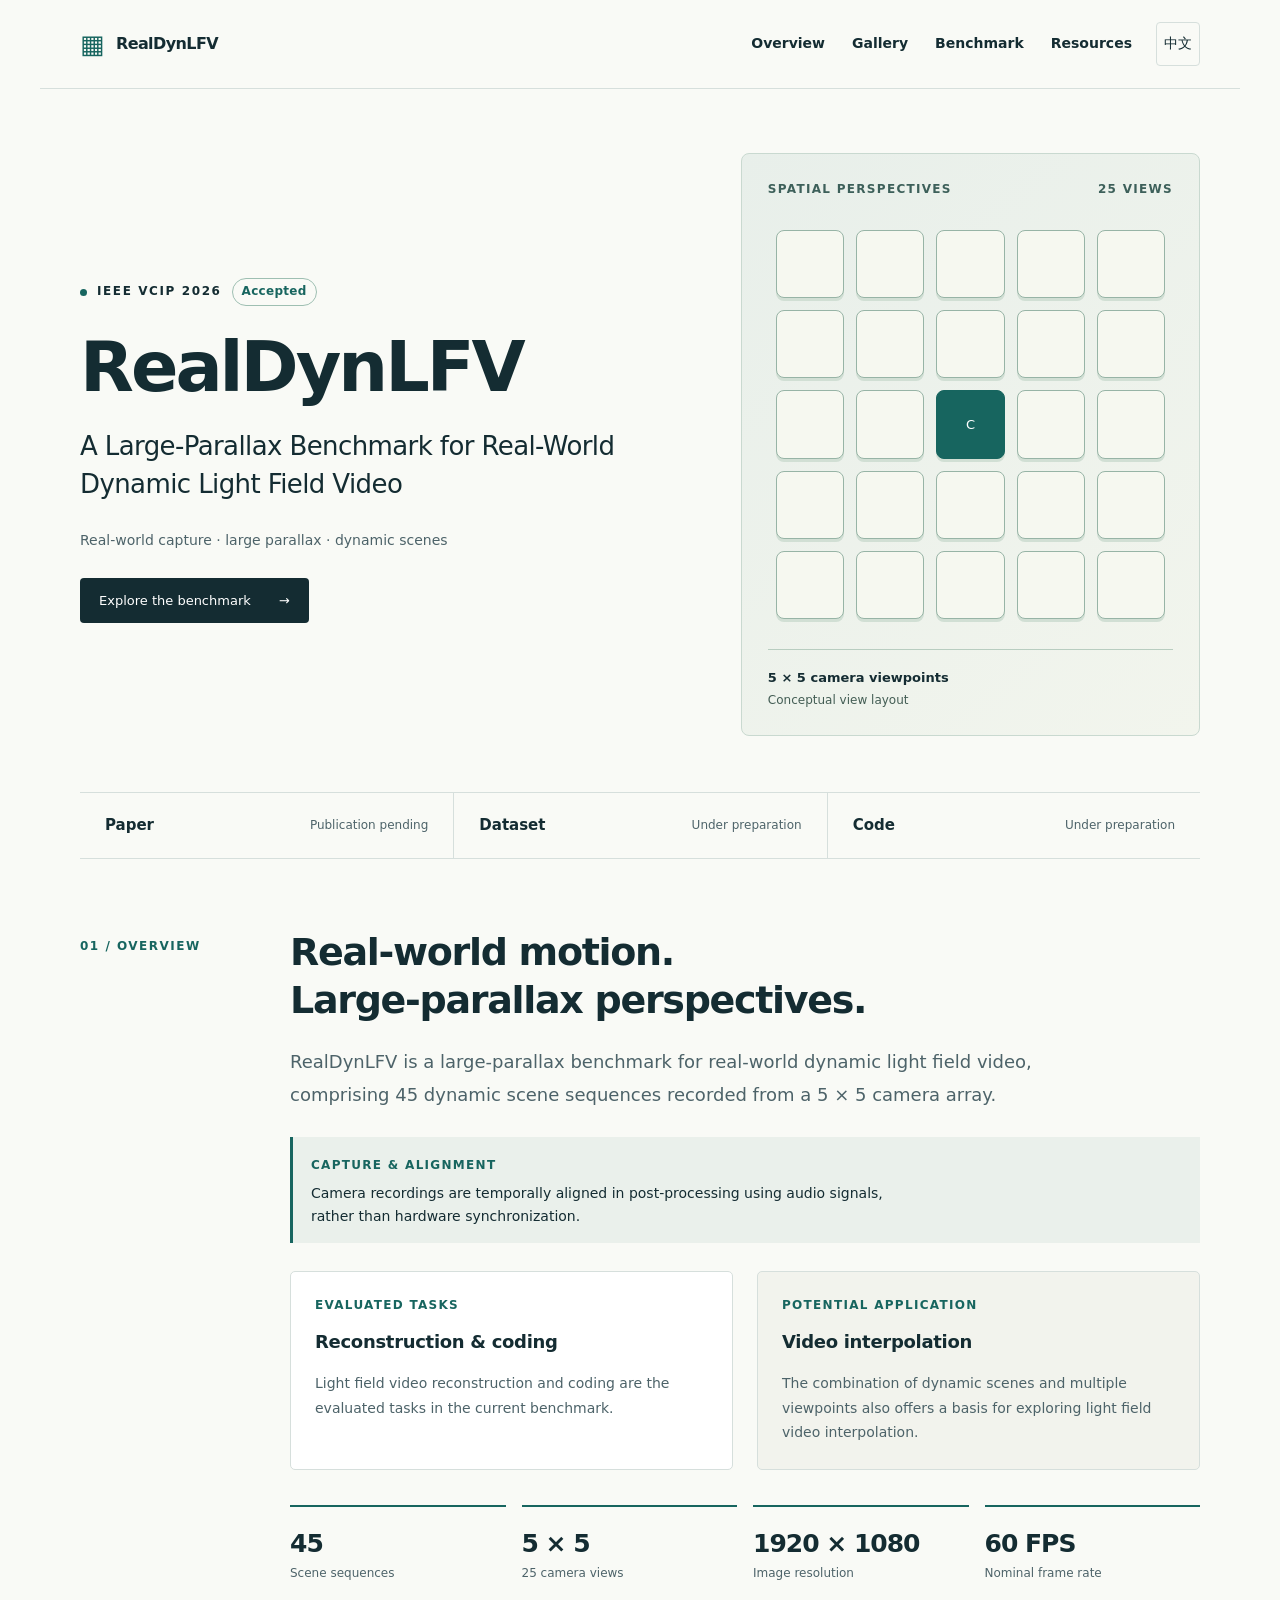
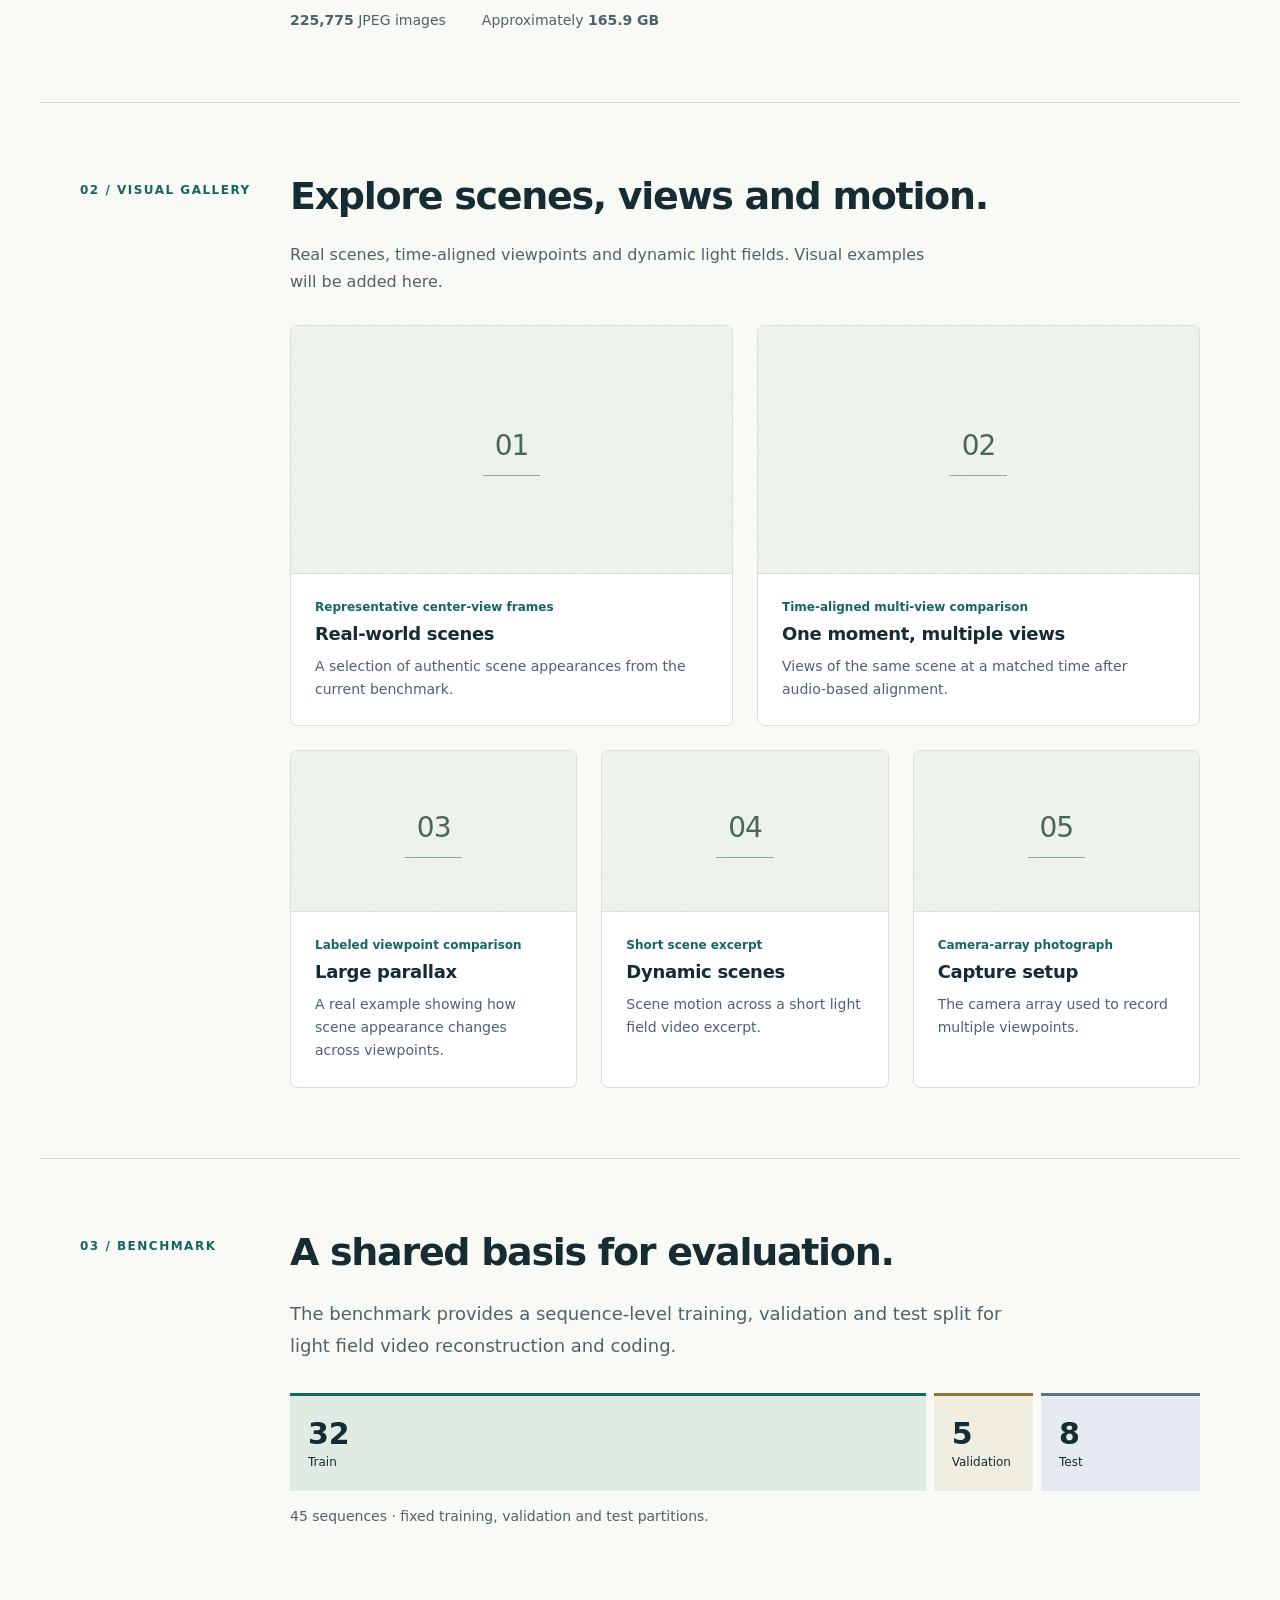
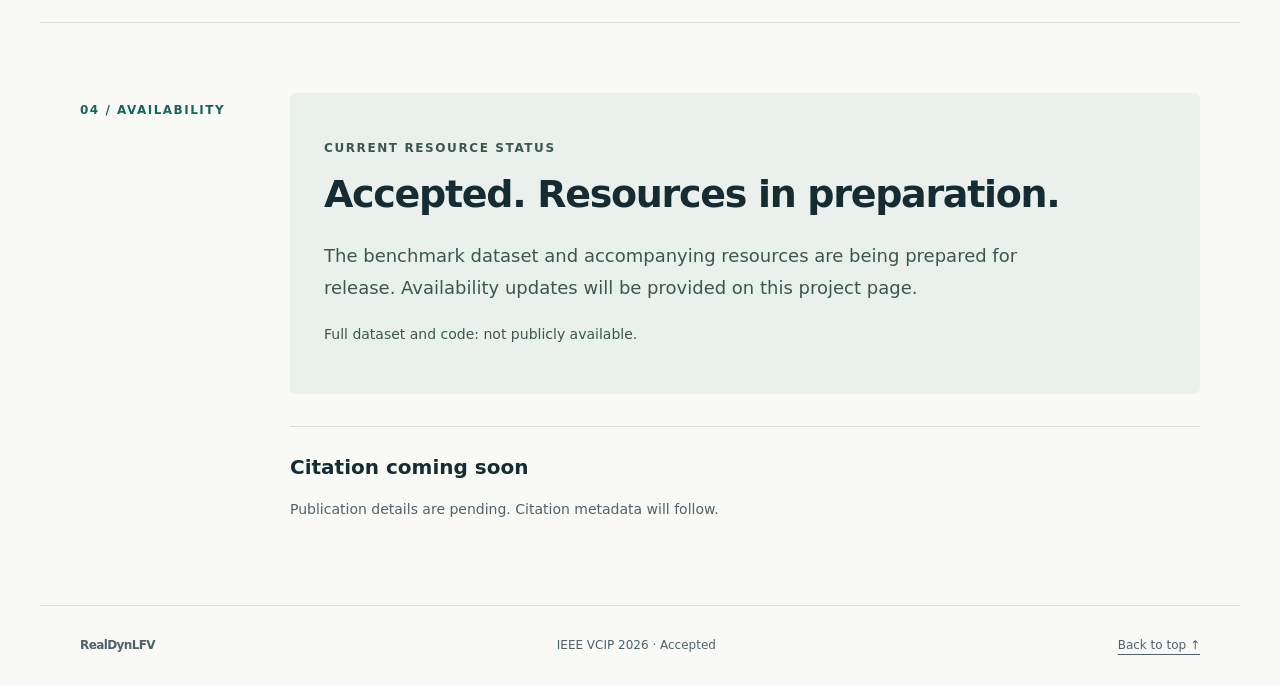
==== commit 9f8faf25: "Add complete Chinese edition and apply focused design review" ====
--- a/index.html
+++ b/index.html
@@ -1,6 +1,6 @@
 <!doctype html>
-<html lang="en"><head><meta charset="utf-8"><meta name="viewport" content="width=device-width, initial-scale=1"><title>RealDynLFV — Dynamic Light Field Video</title><meta name="description" content="RealDynLFV: a large-parallax benchmark for real-world dynamic light field video. Accepted at IEEE VCIP 2026. Resources under preparation."><link rel="icon" href="assets/favicon.svg" type="image/svg+xml"><link rel="stylesheet" href="assets/style.css"></head>
-<body><a class="skip" href="#main">Skip to content</a><header><a class="brand" href="#top"><span class="brand-icon" aria-hidden="true">▦</span> RealDynLFV</a><nav aria-label="Main navigation"><a href="#overview">Overview</a><a href="#gallery">Gallery</a><a href="#benchmark">Benchmark</a><a href="#resources">Resources</a></nav></header>
+<html lang="en"><head><meta charset="utf-8"><meta name="viewport" content="width=device-width, initial-scale=1"><title>RealDynLFV — Dynamic Light Field Video</title><meta name="description" content="RealDynLFV: a large-parallax benchmark for real-world dynamic light field video. Accepted at IEEE VCIP 2026. Resources under preparation."><link rel="icon" href="assets/favicon.svg" type="image/svg+xml"><link rel="stylesheet" href="assets/style.css"><script src="assets/language.js" defer></script></head>
+<body><a class="skip" href="#main">Skip to content</a><header><a class="brand" href="#top"><span class="brand-icon" aria-hidden="true">▦</span> RealDynLFV</a><nav aria-label="Main navigation"><a href="#overview">Overview</a><a href="#gallery">Gallery</a><a href="#benchmark">Benchmark</a><a href="#resources">Resources</a></nav><a class="language-switch" href="zh.html" lang="zh-CN" hreflang="zh-CN" data-language="zh">中文</a></header>
 <main id="main" tabindex="-1"><section class="hero" id="top"><div class="hero-copy"><p class="eyebrow"><span class="dot"></span> IEEE VCIP 2026 <span class="accepted">Accepted</span></p><h1>RealDynLFV</h1><p class="subtitle">A Large-Parallax Benchmark for Real-World Dynamic Light Field Video</p><p class="hero-note">Real-world capture · large parallax · dynamic scenes</p><a class="primary" href="#overview">Explore the benchmark <span aria-hidden="true">&rarr;</span></a></div><figure class="array"><div class="array-top"><span>SPATIAL PERSPECTIVES</span><span>25 VIEWS</span></div><div class="view-grid"><span class="view "></span><span class="view "></span><span class="view "></span><span class="view "></span><span class="view "></span><span class="view "></span><span class="view "></span><span class="view "></span><span class="view "></span><span class="view "></span><span class="view "></span><span class="view "></span><span class="view center">C</span><span class="view "></span><span class="view "></span><span class="view "></span><span class="view "></span><span class="view "></span><span class="view "></span><span class="view "></span><span class="view "></span><span class="view "></span><span class="view "></span><span class="view "></span><span class="view "></span></div><figcaption><strong>5 × 5 camera viewpoints</strong><span>Conceptual view layout</span></figcaption></figure></section>
 <div class="resource-strip" aria-label="Resource availability"><div class="resource">Paper<span>Publication pending</span></div><div class="resource">Dataset<span>Under preparation</span></div><div class="resource">Code<span>Under preparation</span></div></div>
 <section id="overview"><div class="section-label">01 / OVERVIEW</div><div class="section-content"><h2>Real-world motion.<br>Large-parallax perspectives.</h2><p class="lead">RealDynLFV is a large-parallax benchmark for real-world dynamic light field video, comprising 45 dynamic scene sequences recorded from a 5 × 5 camera array.</p><div class="alignment"><span>CAPTURE &amp; ALIGNMENT</span><p>Camera recordings are temporally aligned in post-processing using audio signals, rather than hardware synchronization.</p></div><div class="task-grid"><article><p class="task-tag">EVALUATED TASKS</p><h3>Reconstruction &amp; coding</h3><p>Light field video reconstruction and coding are the evaluated tasks in the current benchmark.</p></article><article><p class="task-tag">POTENTIAL APPLICATION</p><h3>Video interpolation</h3><p>The combination of dynamic scenes and multiple viewpoints also offers a basis for exploring light field video interpolation.</p></article></div><div class="stats"><div class="stat"><strong>45</strong><span>Scene sequences</span></div><div class="stat"><strong>5 × 5</strong><span>25 camera views</span></div><div class="stat"><strong>1920 × 1080</strong><span>Image resolution</span></div><div class="stat"><strong>60 FPS</strong><span>Nominal frame rate</span></div></div><div class="volume"><span><strong>225,775</strong> JPEG images</span><span>Approximately <strong>165.9 GB</strong></span></div></div></section>
--- a/assets/style.css
+++ b/assets/style.css
@@ -1,3 +1,17 @@
 :root{--ink:#142c32;--muted:#4d6369;--teal:#17655f;--line:#d6dfdc;--paper:#f9faf6}*{box-sizing:border-box}html{scroll-behavior:smooth;scroll-padding-top:30px}body{margin:0;background:var(--paper);color:var(--ink);font:16px/1.65 system-ui,-apple-system,BlinkMacSystemFont,"Segoe UI",sans-serif}a{color:inherit;text-underline-offset:5px}a:focus-visible{outline:3px solid #a84612;outline-offset:6px}.skip{position:absolute;top:-100px;left:20px;background:white;padding:12px;z-index:5}.skip:focus{top:10px}header,main,footer{max-width:1200px;margin:auto}header{display:flex;align-items:center;justify-content:space-between;padding:26px 40px;border-bottom:1px solid var(--line)}.brand{font-weight:750;text-decoration:none;letter-spacing:-.6px}.brand-icon{font-size:26px;color:var(--teal);vertical-align:middle;margin-right:7px}nav{display:flex;gap:27px;font-size:13px;font-weight:600}nav a{text-decoration:none}nav a:hover{text-decoration:underline}.hero{display:grid;grid-template-columns:1.3fr 1fr;align-items:center;gap:75px;padding:72px 40px 62px}.eyebrow{font-size:11px;font-weight:750;letter-spacing:1.6px;display:flex;align-items:center;gap:10px}.dot{width:7px;height:7px;background:var(--teal);border-radius:50%}.accepted{color:var(--teal);border:1px solid #9ebfb2;padding:3px 9px;border-radius:20px;letter-spacing:.3px}h1{font-size:clamp(42px,5.5vw,70px);line-height:1.12;letter-spacing:-3px;margin:22px 0}h2{font-size:clamp(28px,3vw,38px);line-height:1.25;letter-spacing:-1.3px;font-weight:650;margin:0 0 22px}h3{font-size:17px;margin:0 0 6px}.subtitle{font-size:25px;line-height:1.4;letter-spacing:-.6px;margin:0;max-width:600px}.hero-note{color:var(--muted);margin:25px 0}.primary{display:inline-flex;align-items:center;gap:28px;padding:12px 19px;color:white;background:var(--ink);text-decoration:none;font-size:13px;border-radius:4px}.primary:hover{background:var(--teal)}.array{margin:0;background:#e8efea;border:1px solid #c9d9d0;border-radius:8px;padding:24px}.array-top{display:flex;justify-content:space-between;color:#3d605a;font-size:9px;letter-spacing:1.3px;font-weight:700}.view-grid{display:grid;grid-template-columns:repeat(5,1fr);gap:12px;padding:30px 8px}.view{aspect-ratio:1;border:1px solid #97b4a6;border-radius:8px;background:#f6f8f0;box-shadow:3px 4px 0 #d1dfd4;display:flex;justify-content:center;align-items:center;font-size:13px}.view.center{background:var(--teal);color:white;border-color:var(--teal)}.array figcaption{border-top:1px solid #b8cdc0;padding-top:17px;display:flex;flex-direction:column;gap:3px;font-size:13px}.array figcaption span{font-size:10px;color:#435d54}.resource-strip{margin:0 40px;display:grid;grid-template-columns:repeat(3,1fr);border-top:1px solid var(--line);border-bottom:1px solid var(--line)}.resource{padding:20px 25px;display:flex;gap:10px;justify-content:space-between;align-items:center;font-size:14px;font-weight:650}.resource+.resource{border-left:1px solid var(--line)}.resource span{font-weight:400;color:var(--muted);font-size:11px}section:not(.hero){display:grid;grid-template-columns:180px 1fr;gap:30px;padding:70px 40px;border-bottom:1px solid var(--line)}.section-label{font-size:10px;font-weight:750;letter-spacing:1.5px;color:var(--teal);padding-top:8px}.section-content>p{max-width:780px;color:var(--muted)}.lead{font-size:18px;line-height:1.8}.editor-note{font-size:11px;border-left:2px solid #9eb7a9;padding-left:12px}.stats{display:grid;grid-template-columns:repeat(4,1fr);gap:16px;margin-top:35px}.stat{display:flex;flex-direction:column;border-top:2px solid var(--teal);padding-top:16px}.stat strong{font-size:25px;letter-spacing:-1px;white-space:nowrap}.stat span{font-size:11px;color:var(--muted)}.volume{display:flex;gap:36px;margin-top:25px;font-size:12px;color:var(--muted)}.gallery{display:grid;grid-template-columns:repeat(6,1fr);gap:20px;margin-top:30px}.gallery figure{margin:0;grid-column:span 2;min-width:0}.gallery figure:nth-child(-n+2){grid-column:span 3}.placeholder{aspect-ratio:16/9;background:#edf1ed;border:1px dashed #a5b7af;border-radius:5px;display:flex;flex-direction:column;align-items:center;justify-content:center;gap:16px;color:#516c62;font-size:8px;letter-spacing:1.5px}.frame-mark{border:1px solid #9eb4a9;padding:5px 14px;font-size:20px;letter-spacing:-1px;color:#48665a}.gallery figcaption{padding-top:12px}.gallery h3{font-size:13px}.gallery p{font-size:10px;margin:0;color:var(--muted)}.gallery img{width:100%;aspect-ratio:16/9;object-fit:cover;border-radius:5px}.split{display:grid;grid-template-columns:32fr 5fr 8fr;gap:8px;margin:30px 0 14px}.split div{padding:18px;background:#e0ebe4;border-top:3px solid var(--teal);display:flex;flex-direction:column}.split div:nth-child(2){background:#f0ede1;border-color:#8d7738}.split div:nth-child(3){background:#e5eaf0;border-color:#5b7288}.split strong{font-size:30px;line-height:1.3}.split span{font-size:11px}.small{font-size:12px;color:var(--muted)}.release{background:#eaf0eb;padding:32px;border-radius:6px}.release p{color:#3b5750}.release ul:empty{display:none}.citation{margin-top:32px;padding-top:24px;border-top:1px solid var(--line)}.citation p{font-size:13px;color:var(--muted)}pre{white-space:pre-wrap;overflow-wrap:anywhere}footer{padding:30px 40px;display:flex;justify-content:space-between;align-items:center;gap:15px;font-size:11px;color:var(--muted)}@media(max-width:900px){.hero{gap:35px}.subtitle{font-size:21px}section:not(.hero){grid-template-columns:130px 1fr;gap:20px}.stat strong{font-size:20px}.resource{padding:17px 12px;flex-direction:column;align-items:flex-start}.stats{grid-template-columns:repeat(2,1fr)}.split{grid-template-columns:3fr 1fr 1fr}}@media(max-width:600px){header{padding:20px 22px;flex-direction:column;align-items:flex-start;gap:13px}nav{gap:22px;font-size:11px}.hero{padding:38px 22px;grid-template-columns:1fr;gap:32px}h1{letter-spacing:-2px}.subtitle{font-size:23px}.array{max-width:380px;width:100%;justify-self:center}.view-grid{padding:24px 10px;gap:13px}.resource-strip{margin:0 22px}.resource{font-size:12px}.resource span{font-size:9px}section:not(.hero){padding:40px 22px;grid-template-columns:1fr;gap:18px}.lead{font-size:16px}.gallery{grid-template-columns:1fr 1fr;gap:20px 14px}.gallery figure,.gallery figure:nth-child(-n+2){grid-column:auto}.gallery figure:first-child{grid-column:span 2}.volume{gap:10px;flex-direction:column}.release{padding:23px}.split div{padding:12px}.split span{font-size:10px}footer{padding:25px 22px;flex-wrap:wrap}footer .brand{width:100%}}@media(prefers-reduced-motion:reduce){html{scroll-behavior:auto}}
 /* Review refresh: editorial hierarchy and accessible media cards. */
 header{padding-top:22px;padding-bottom:22px}nav{font-size:14px}.hero{padding-top:64px;padding-bottom:56px;gap:64px}.hero-copy{max-width:620px}.eyebrow{font-size:12px}.subtitle{font-size:26px;line-height:1.45}.hero-note{font-size:14px;line-height:1.7}.array{background:linear-gradient(140deg,#e8efea,#f2f5ed);padding:26px}.array-top{font-size:10px}.array figcaption span{font-size:11px;line-height:1.5}.resource{font-size:15px}.resource span{font-size:12px}.section-label{font-size:11px}.section-content>p{margin-bottom:24px}.alignment{border-left:3px solid var(--teal);padding:14px 18px;background:#eaf0eb;margin:26px 0}.alignment span,.task-tag{font-size:10px;font-weight:750;letter-spacing:1.3px;color:var(--teal)}.alignment p{font-size:14px;margin:5px 0 0}.task-grid{display:grid;grid-template-columns:1fr 1fr;gap:24px;margin:28px 0}.task-grid article{padding:22px;border:1px solid var(--line);border-radius:5px;background:#fff}.task-grid article:last-child{background:#f2f3ed}.task-tag{margin:0 0 12px}.task-grid h3{font-size:19px;letter-spacing:-.3px}.task-grid article>p:last-child{font-size:14px;line-height:1.75;color:var(--muted);margin-bottom:0}.editor-note{font-size:12px;line-height:1.7}.stat span{font-size:12px}.volume{font-size:13px}.gallery{gap:24px}.gallery figure{border:1px solid var(--line);background:#fff;border-radius:7px;overflow:hidden}.placeholder{border:0;border-bottom:1px solid var(--line);border-radius:0;background:repeating-linear-gradient(135deg,#eef2ed 0,#eef2ed 14px,#e9eee9 14px,#e9eee9 15px);font-size:11px;letter-spacing:.2px;gap:12px}.frame-mark{font-size:28px;border:0;border-bottom:1px solid #8fa89a;padding:0 12px 6px;font-weight:400}.gallery figcaption{padding:18px}.gallery h3{font-size:18px;line-height:1.35;margin:6px 0 9px;letter-spacing:-.3px}.gallery p{font-size:12px;line-height:1.65}.gallery .media-type{font-size:10px;line-height:1.5;color:var(--teal);font-weight:650}.gallery img,.gallery video{display:block;width:100%;aspect-ratio:16/9;object-fit:contain;background:#edf1ed;border-radius:0}.split span{font-size:12px}.small{font-size:13px}.release{padding:34px}.citation h3{font-size:20px}.citation p{font-size:14px}footer{font-size:12px}@media(max-width:900px){.hero{gap:30px}.subtitle{font-size:23px}.gallery{grid-template-columns:1fr 1fr}.gallery figure,.gallery figure:nth-child(-n+2){grid-column:auto}.gallery figure:last-child{grid-column:span 2;display:grid;grid-template-columns:1fr 1fr;align-items:center}.task-grid{gap:14px}.task-grid article{padding:17px}.resource{font-size:14px}.resource span{font-size:11px}}@media(max-width:600px){header{padding:20px 22px}nav{font-size:12px;gap:20px}.hero{padding:38px 22px;gap:28px}.subtitle{font-size:23px}.hero-note{font-size:13px}.array{padding:22px}.resource{font-size:13px;padding:15px 7px}.resource span{font-size:10px}.task-grid{grid-template-columns:1fr;gap:14px}.task-grid article{padding:20px}.gallery{grid-template-columns:1fr}.gallery figure,.gallery figure:first-child,.gallery figure:last-child{grid-column:auto;display:block}.gallery figcaption{padding:20px}.gallery h3{font-size:19px}.gallery p{font-size:13px}.gallery .media-type{font-size:11px}.placeholder{font-size:12px}.split span{font-size:11px}.release{padding:24px}.section-label{font-size:11px}}
+/* Refactoring UI review: §4.1/§4.3 type and measure; §3.6 grouping.
+   Keep the existing palette and flat academic presentation. */
+:root{--text-xs:12px;--text-sm:14px;--text-base:16px;--text-lg:18px;--space-sm:16px;--space-md:24px;--reading-width:65ch}
+.section-content>.lead,.section-content>p,.release>p{max-width:var(--reading-width)}
+.alignment p{max-width:var(--reading-width)}
+.array-top,.array figcaption span,.section-label,.eyebrow,.alignment span,.task-tag,.gallery .media-type,.resource span,.stat span,.split span{font-size:var(--text-xs)}
+.gallery p,.citation p,.small,.volume{font-size:var(--text-sm)}
+.gallery h3,.task-grid h3{font-size:var(--text-lg)}
+.task-grid article,.gallery figcaption{padding:var(--space-md)}
+nav a{display:inline-flex;align-items:center;min-height:44px}
+.hero .primary{min-height:44px}
+.view{box-shadow:0 3px 0 #d1dfd4}
+@media(max-width:600px){nav{gap:var(--space-sm);flex-wrap:wrap}header{gap:4px}.resource{padding:var(--space-sm) 8px}.resource span{font-size:var(--text-xs)}.gallery .placeholder{aspect-ratio:2.4}.gallery p{font-size:var(--text-sm)}.array-top{font-size:var(--text-xs)}}
+.language-switch{font-size:14px;min-height:44px;min-width:44px;display:inline-flex;align-items:center;justify-content:center;border:1px solid var(--line);border-radius:4px;text-decoration:none;margin-left:24px}header nav{margin-left:auto}.language-switch:hover{background:#eaf0eb}html[lang="zh-CN"] .lead{line-height:1.9}html[lang="zh-CN"] .section-content>p{max-width:36em}@media(max-width:600px){header{display:grid;grid-template-columns:1fr auto}header nav{grid-row:2;grid-column:1/-1;margin-left:0}.language-switch{grid-column:2;grid-row:1;margin-left:0}}
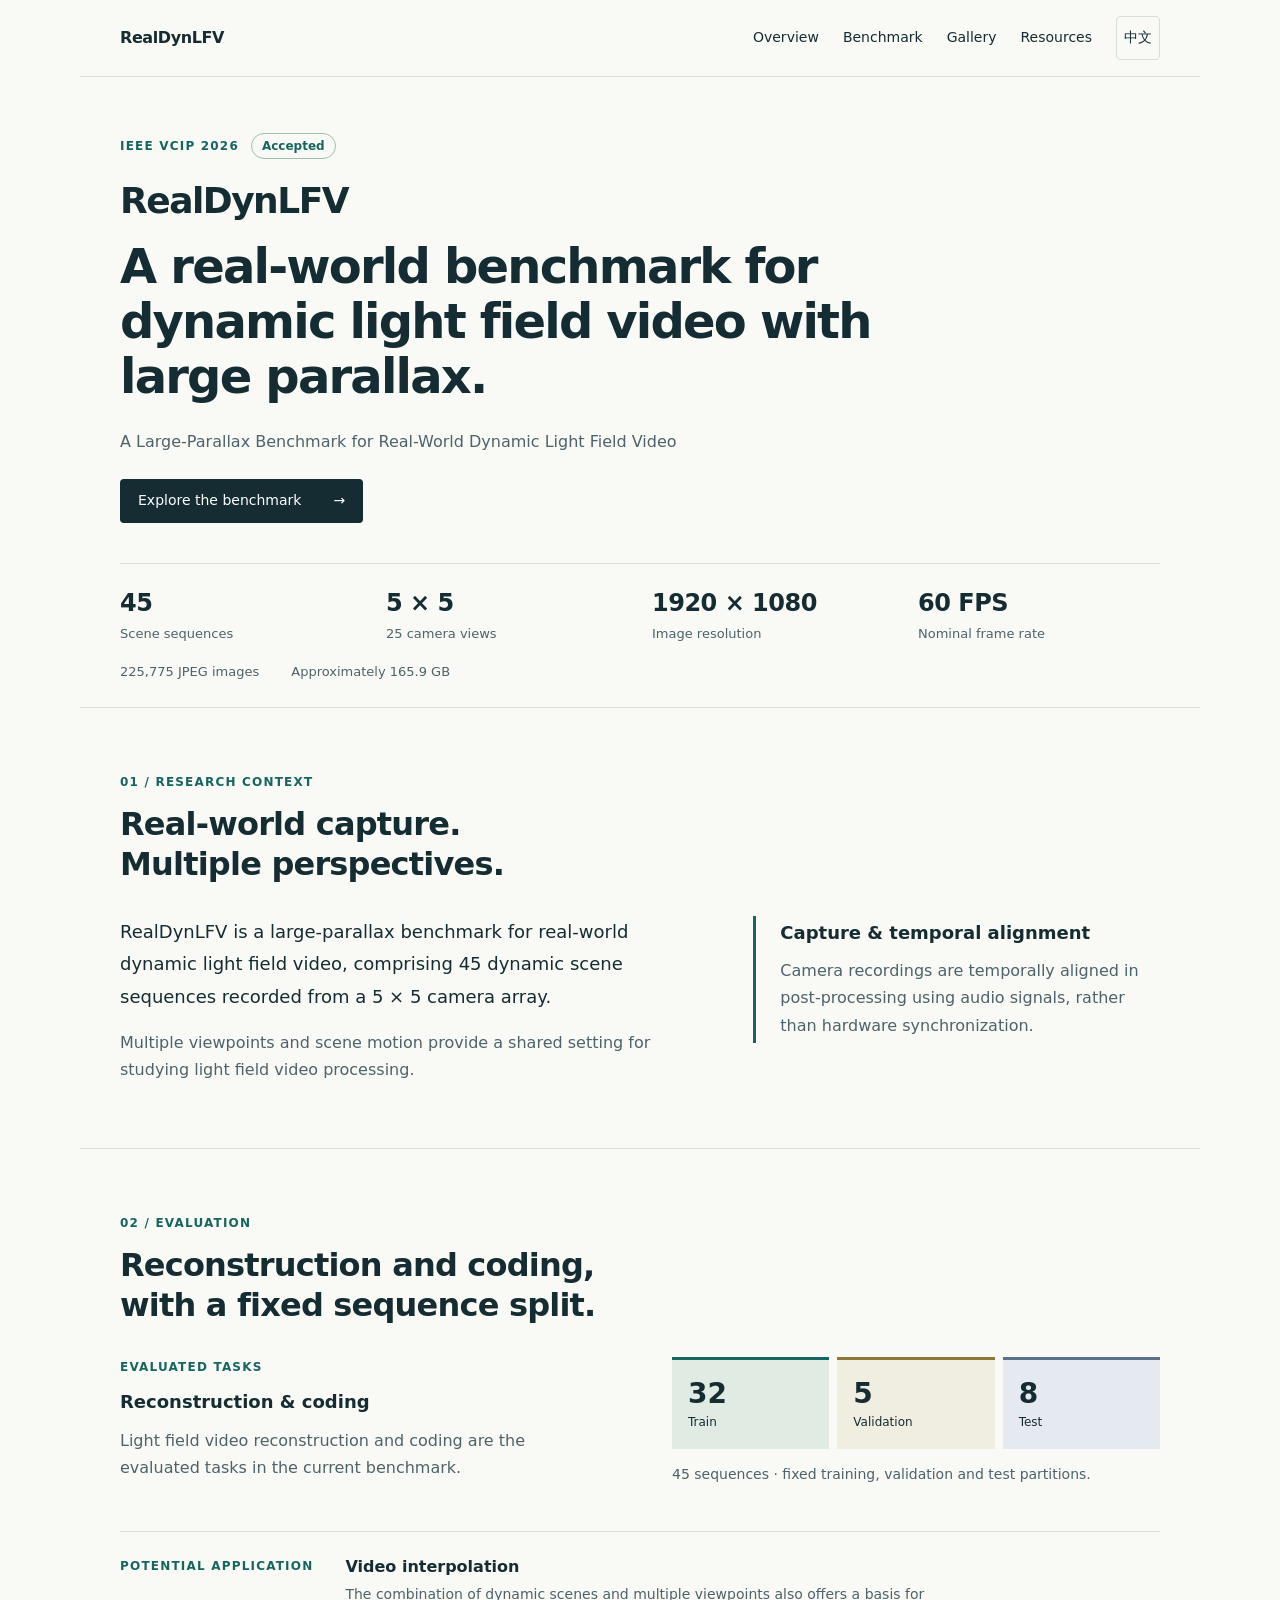
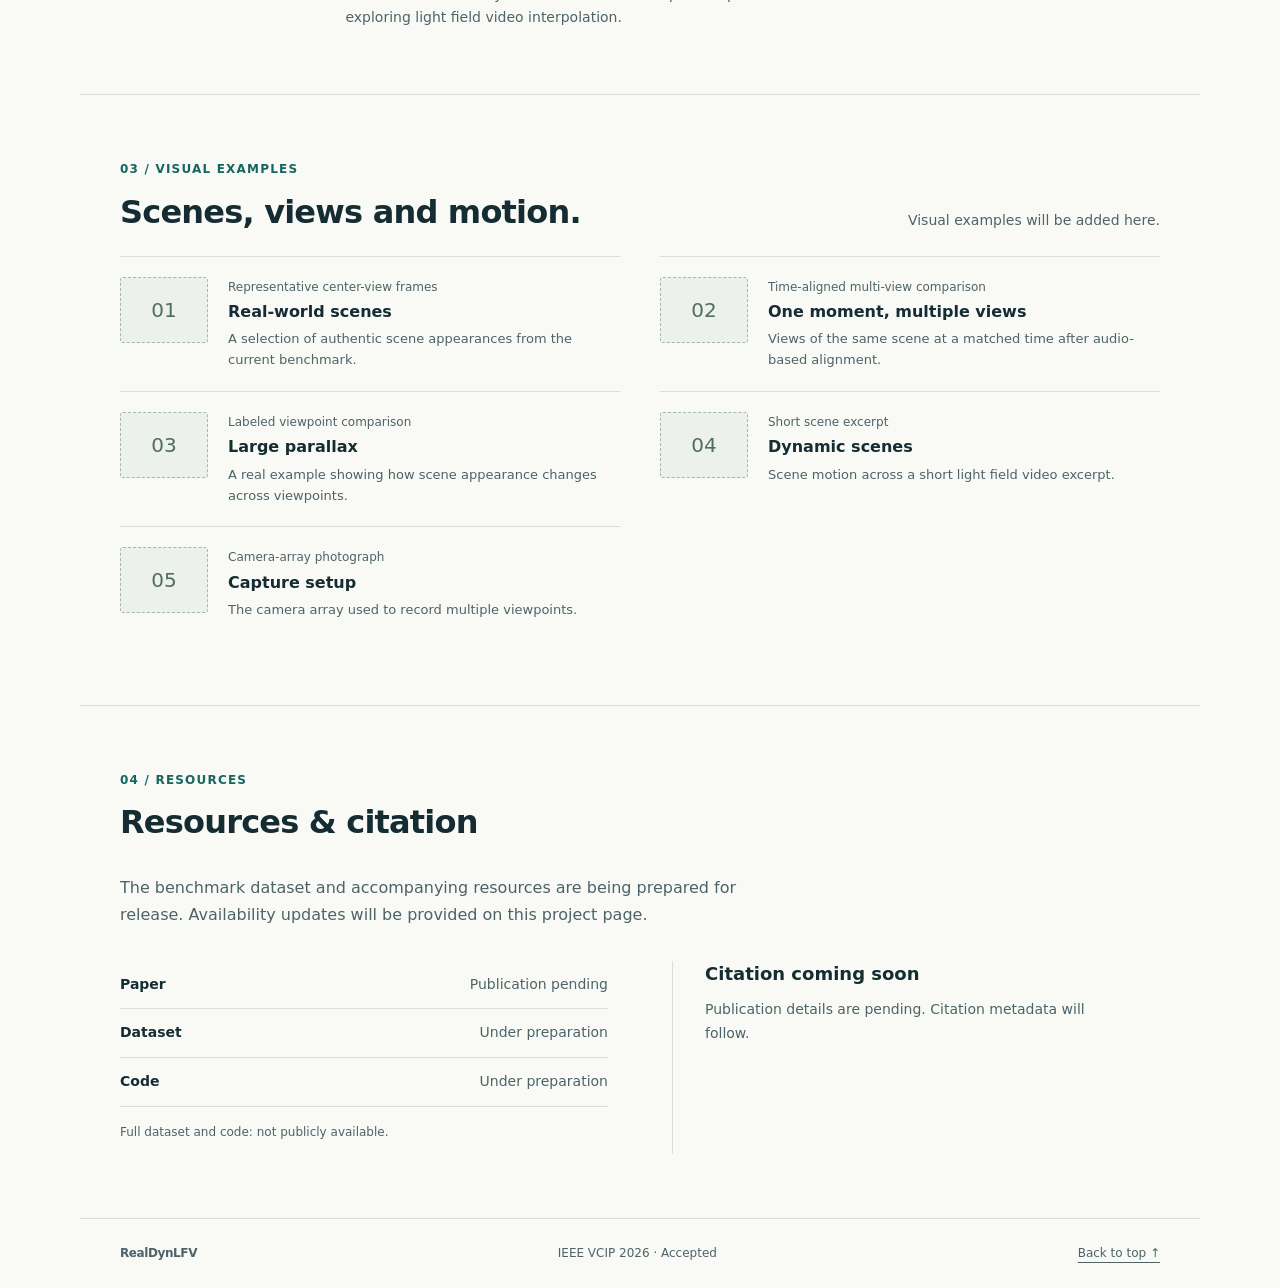
==== commit 9064adb7: "Rebuild academic information hierarchy around value, specifications and evaluation" ====
--- a/index.html
+++ b/index.html
@@ -1,10 +1,10 @@
 <!doctype html>
 <html lang="en"><head><meta charset="utf-8"><meta name="viewport" content="width=device-width, initial-scale=1"><title>RealDynLFV — Dynamic Light Field Video</title><meta name="description" content="RealDynLFV: a large-parallax benchmark for real-world dynamic light field video. Accepted at IEEE VCIP 2026. Resources under preparation."><link rel="icon" href="assets/favicon.svg" type="image/svg+xml"><link rel="stylesheet" href="assets/style.css"><script src="assets/language.js" defer></script></head>
-<body><a class="skip" href="#main">Skip to content</a><header><a class="brand" href="#top"><span class="brand-icon" aria-hidden="true">▦</span> RealDynLFV</a><nav aria-label="Main navigation"><a href="#overview">Overview</a><a href="#gallery">Gallery</a><a href="#benchmark">Benchmark</a><a href="#resources">Resources</a></nav><a class="language-switch" href="zh.html" lang="zh-CN" hreflang="zh-CN" data-language="zh">中文</a></header>
-<main id="main" tabindex="-1"><section class="hero" id="top"><div class="hero-copy"><p class="eyebrow"><span class="dot"></span> IEEE VCIP 2026 <span class="accepted">Accepted</span></p><h1>RealDynLFV</h1><p class="subtitle">A Large-Parallax Benchmark for Real-World Dynamic Light Field Video</p><p class="hero-note">Real-world capture · large parallax · dynamic scenes</p><a class="primary" href="#overview">Explore the benchmark <span aria-hidden="true">&rarr;</span></a></div><figure class="array"><div class="array-top"><span>SPATIAL PERSPECTIVES</span><span>25 VIEWS</span></div><div class="view-grid"><span class="view "></span><span class="view "></span><span class="view "></span><span class="view "></span><span class="view "></span><span class="view "></span><span class="view "></span><span class="view "></span><span class="view "></span><span class="view "></span><span class="view "></span><span class="view "></span><span class="view center">C</span><span class="view "></span><span class="view "></span><span class="view "></span><span class="view "></span><span class="view "></span><span class="view "></span><span class="view "></span><span class="view "></span><span class="view "></span><span class="view "></span><span class="view "></span><span class="view "></span></div><figcaption><strong>5 × 5 camera viewpoints</strong><span>Conceptual view layout</span></figcaption></figure></section>
-<div class="resource-strip" aria-label="Resource availability"><div class="resource">Paper<span>Publication pending</span></div><div class="resource">Dataset<span>Under preparation</span></div><div class="resource">Code<span>Under preparation</span></div></div>
-<section id="overview"><div class="section-label">01 / OVERVIEW</div><div class="section-content"><h2>Real-world motion.<br>Large-parallax perspectives.</h2><p class="lead">RealDynLFV is a large-parallax benchmark for real-world dynamic light field video, comprising 45 dynamic scene sequences recorded from a 5 × 5 camera array.</p><div class="alignment"><span>CAPTURE &amp; ALIGNMENT</span><p>Camera recordings are temporally aligned in post-processing using audio signals, rather than hardware synchronization.</p></div><div class="task-grid"><article><p class="task-tag">EVALUATED TASKS</p><h3>Reconstruction &amp; coding</h3><p>Light field video reconstruction and coding are the evaluated tasks in the current benchmark.</p></article><article><p class="task-tag">POTENTIAL APPLICATION</p><h3>Video interpolation</h3><p>The combination of dynamic scenes and multiple viewpoints also offers a basis for exploring light field video interpolation.</p></article></div><div class="stats"><div class="stat"><strong>45</strong><span>Scene sequences</span></div><div class="stat"><strong>5 × 5</strong><span>25 camera views</span></div><div class="stat"><strong>1920 × 1080</strong><span>Image resolution</span></div><div class="stat"><strong>60 FPS</strong><span>Nominal frame rate</span></div></div><div class="volume"><span><strong>225,775</strong> JPEG images</span><span>Approximately <strong>165.9 GB</strong></span></div></div></section>
-<section id="gallery"><div class="section-label">02 / VISUAL GALLERY</div><div class="section-content"><h2>Explore scenes, views and motion.</h2><p>Real scenes, time-aligned viewpoints and dynamic light fields. Visual examples will be added here.</p><div class="gallery"><figure><div class="placeholder"><span class="frame-mark" aria-hidden="true">01</span></div><figcaption><p class="media-type">Representative center-view frames</p><h3>Real-world scenes</h3><p>A selection of authentic scene appearances from the current benchmark.</p></figcaption></figure><figure><div class="placeholder"><span class="frame-mark" aria-hidden="true">02</span></div><figcaption><p class="media-type">Time-aligned multi-view comparison</p><h3>One moment, multiple views</h3><p>Views of the same scene at a matched time after audio-based alignment.</p></figcaption></figure><figure><div class="placeholder"><span class="frame-mark" aria-hidden="true">03</span></div><figcaption><p class="media-type">Labeled viewpoint comparison</p><h3>Large parallax</h3><p>A real example showing how scene appearance changes across viewpoints.</p></figcaption></figure><figure><div class="placeholder"><span class="frame-mark" aria-hidden="true">04</span></div><figcaption><p class="media-type">Short scene excerpt</p><h3>Dynamic scenes</h3><p>Scene motion across a short light field video excerpt.</p></figcaption></figure><figure><div class="placeholder"><span class="frame-mark" aria-hidden="true">05</span></div><figcaption><p class="media-type">Camera-array photograph</p><h3>Capture setup</h3><p>The camera array used to record multiple viewpoints.</p></figcaption></figure></div></div></section>
-<section id="benchmark"><div class="section-label">03 / BENCHMARK</div><div class="section-content"><h2>A shared basis for evaluation.</h2><p class="lead">The benchmark provides a sequence-level training, validation and test split for light field video reconstruction and coding.</p><div class="split" aria-label="32 training, 5 validation and 8 test sequences"><div><strong>32</strong><span>Train</span></div><div><strong>5</strong><span>Validation</span></div><div><strong>8</strong><span>Test</span></div></div><p class="small">45 sequences · fixed training, validation and test partitions.</p></div></section>
-<section id="resources"><div class="section-label">04 / AVAILABILITY</div><div class="section-content"><div class="release"><p class="eyebrow">CURRENT RESOURCE STATUS</p><h2>Accepted. Resources in preparation.</h2><p class="lead">The benchmark dataset and accompanying resources are being prepared for release. Availability updates will be provided on this project page.</p><p class="small">Full dataset and code: not publicly available.</p><ul></ul></div><div class="citation" id="citation"><h3>Citation coming soon</h3><p>Publication details are pending. Citation metadata will follow.</p></div></div></section></main>
-<footer><span class="brand">RealDynLFV</span><span>IEEE VCIP 2026 · Accepted</span><a href="#top">Back to top ↑</a></footer></body></html>
+<body><a class="skip" href="#main">Skip to content</a><header><a class="brand" href="#top">RealDynLFV</a><nav aria-label="Main navigation"><a href="#overview">Overview</a><a href="#benchmark">Benchmark</a><a href="#gallery">Gallery</a><a href="#resources">Resources</a></nav><a class="language-switch" href="zh.html" lang="zh-CN" hreflang="zh-CN" data-language="zh">中文</a></header>
+<!-- Hierarchy: value and verified specifications first; research and evaluation second;
+     absent media and publication logistics third. One primary action. §2.1 §2.4 §3.6 -->
+<main id="main" tabindex="-1"><section class="hero" id="top"><p class="eyebrow">IEEE VCIP 2026 <span class="accepted">Accepted</span></p><h1>RealDynLFV</h1><p class="value-statement">A real-world benchmark for dynamic light field video with large parallax.</p><p class="paper-title">A Large-Parallax Benchmark for Real-World Dynamic Light Field Video</p><a class="primary" href="#overview">Explore the benchmark <span aria-hidden="true">&rarr;</span></a><div class="specification-band"><div class="stats"><div class="stat"><strong>45</strong><span>Scene sequences</span></div><div class="stat"><strong>5 × 5</strong><span>25 camera views</span></div><div class="stat"><strong>1920 × 1080</strong><span>Image resolution</span></div><div class="stat"><strong>60 FPS</strong><span>Nominal frame rate</span></div></div><p class="volume"><span><strong>225,775</strong> JPEG images</span><span>Approximately <strong>165.9 GB</strong></span></p></div></section>
+<section id="overview" class="research-section"><div class="section-heading"><p class="section-label">01 / RESEARCH CONTEXT</p><h2>Real-world capture.<br>Multiple perspectives.</h2></div><div class="research-grid"><div><p class="lead">RealDynLFV is a large-parallax benchmark for real-world dynamic light field video, comprising 45 dynamic scene sequences recorded from a 5 × 5 camera array.</p><p class="section-detail">Multiple viewpoints and scene motion provide a shared setting for studying light field video processing.</p></div><aside class="alignment"><h3>Capture &amp; temporal alignment</h3><p>Camera recordings are temporally aligned in post-processing using audio signals, rather than hardware synchronization.</p></aside></div></section>
+<section id="benchmark"><div class="section-heading"><p class="section-label">02 / EVALUATION</p><h2>Reconstruction and coding,<br>with a fixed sequence split.</h2></div><div class="evaluation-grid"><div class="evaluated"><p class="task-tag">EVALUATED TASKS</p><h3>Reconstruction &amp; coding</h3><p>Light field video reconstruction and coding are the evaluated tasks in the current benchmark.</p></div><div class="partition"><div class="split" aria-label="32 training, 5 validation and 8 test sequences"><div><strong>32</strong><span>Train</span></div><div><strong>5</strong><span>Validation</span></div><div><strong>8</strong><span>Test</span></div></div><p class="small">45 sequences · fixed training, validation and test partitions.</p></div></div><div class="potential"><p class="task-tag">POTENTIAL APPLICATION</p><div><h3>Video interpolation</h3><p>The combination of dynamic scenes and multiple viewpoints also offers a basis for exploring light field video interpolation.</p></div></div></section>
+<section id="gallery"><div class="gallery-heading"><div class="section-heading"><p class="section-label">03 / VISUAL EXAMPLES</p><h2>Scenes, views and motion.</h2></div><p class="small">Visual examples will be added here.</p></div><div class="gallery"><figure><div class="placeholder"><span class="frame-mark" aria-hidden="true">01</span></div><figcaption><p class="media-type">Representative center-view frames</p><h3>Real-world scenes</h3><p>A selection of authentic scene appearances from the current benchmark.</p></figcaption></figure><figure><div class="placeholder"><span class="frame-mark" aria-hidden="true">02</span></div><figcaption><p class="media-type">Time-aligned multi-view comparison</p><h3>One moment, multiple views</h3><p>Views of the same scene at a matched time after audio-based alignment.</p></figcaption></figure><figure><div class="placeholder"><span class="frame-mark" aria-hidden="true">03</span></div><figcaption><p class="media-type">Labeled viewpoint comparison</p><h3>Large parallax</h3><p>A real example showing how scene appearance changes across viewpoints.</p></figcaption></figure><figure><div class="placeholder"><span class="frame-mark" aria-hidden="true">04</span></div><figcaption><p class="media-type">Short scene excerpt</p><h3>Dynamic scenes</h3><p>Scene motion across a short light field video excerpt.</p></figcaption></figure><figure><div class="placeholder"><span class="frame-mark" aria-hidden="true">05</span></div><figcaption><p class="media-type">Camera-array photograph</p><h3>Capture setup</h3><p>The camera array used to record multiple viewpoints.</p></figcaption></figure></div></section>
+<section id="resources"><div class="section-heading"><p class="section-label">04 / RESOURCES</p><h2>Resources &amp; citation</h2></div><p class="availability">The benchmark dataset and accompanying resources are being prepared for release. Availability updates will be provided on this project page.</p><div class="resource-grid"><div class="resource-list" aria-label="Resource availability"><div class="resource">Paper<span>Publication pending</span></div><div class="resource">Dataset<span>Under preparation</span></div><div class="resource">Code<span>Under preparation</span></div><p class="small">Full dataset and code: not publicly available.</p><ul></ul></div><div class="citation" id="citation"><h3>Citation coming soon</h3><p>Publication details are pending. Citation metadata will follow.</p></div></div></section></main><footer><span class="brand">RealDynLFV</span><span>IEEE VCIP 2026 · Accepted</span><a href="#top">Back to top ↑</a></footer></body></html>
--- a/assets/style.css
+++ b/assets/style.css
@@ -1,17 +1 @@
-:root{--ink:#142c32;--muted:#4d6369;--teal:#17655f;--line:#d6dfdc;--paper:#f9faf6}*{box-sizing:border-box}html{scroll-behavior:smooth;scroll-padding-top:30px}body{margin:0;background:var(--paper);color:var(--ink);font:16px/1.65 system-ui,-apple-system,BlinkMacSystemFont,"Segoe UI",sans-serif}a{color:inherit;text-underline-offset:5px}a:focus-visible{outline:3px solid #a84612;outline-offset:6px}.skip{position:absolute;top:-100px;left:20px;background:white;padding:12px;z-index:5}.skip:focus{top:10px}header,main,footer{max-width:1200px;margin:auto}header{display:flex;align-items:center;justify-content:space-between;padding:26px 40px;border-bottom:1px solid var(--line)}.brand{font-weight:750;text-decoration:none;letter-spacing:-.6px}.brand-icon{font-size:26px;color:var(--teal);vertical-align:middle;margin-right:7px}nav{display:flex;gap:27px;font-size:13px;font-weight:600}nav a{text-decoration:none}nav a:hover{text-decoration:underline}.hero{display:grid;grid-template-columns:1.3fr 1fr;align-items:center;gap:75px;padding:72px 40px 62px}.eyebrow{font-size:11px;font-weight:750;letter-spacing:1.6px;display:flex;align-items:center;gap:10px}.dot{width:7px;height:7px;background:var(--teal);border-radius:50%}.accepted{color:var(--teal);border:1px solid #9ebfb2;padding:3px 9px;border-radius:20px;letter-spacing:.3px}h1{font-size:clamp(42px,5.5vw,70px);line-height:1.12;letter-spacing:-3px;margin:22px 0}h2{font-size:clamp(28px,3vw,38px);line-height:1.25;letter-spacing:-1.3px;font-weight:650;margin:0 0 22px}h3{font-size:17px;margin:0 0 6px}.subtitle{font-size:25px;line-height:1.4;letter-spacing:-.6px;margin:0;max-width:600px}.hero-note{color:var(--muted);margin:25px 0}.primary{display:inline-flex;align-items:center;gap:28px;padding:12px 19px;color:white;background:var(--ink);text-decoration:none;font-size:13px;border-radius:4px}.primary:hover{background:var(--teal)}.array{margin:0;background:#e8efea;border:1px solid #c9d9d0;border-radius:8px;padding:24px}.array-top{display:flex;justify-content:space-between;color:#3d605a;font-size:9px;letter-spacing:1.3px;font-weight:700}.view-grid{display:grid;grid-template-columns:repeat(5,1fr);gap:12px;padding:30px 8px}.view{aspect-ratio:1;border:1px solid #97b4a6;border-radius:8px;background:#f6f8f0;box-shadow:3px 4px 0 #d1dfd4;display:flex;justify-content:center;align-items:center;font-size:13px}.view.center{background:var(--teal);color:white;border-color:var(--teal)}.array figcaption{border-top:1px solid #b8cdc0;padding-top:17px;display:flex;flex-direction:column;gap:3px;font-size:13px}.array figcaption span{font-size:10px;color:#435d54}.resource-strip{margin:0 40px;display:grid;grid-template-columns:repeat(3,1fr);border-top:1px solid var(--line);border-bottom:1px solid var(--line)}.resource{padding:20px 25px;display:flex;gap:10px;justify-content:space-between;align-items:center;font-size:14px;font-weight:650}.resource+.resource{border-left:1px solid var(--line)}.resource span{font-weight:400;color:var(--muted);font-size:11px}section:not(.hero){display:grid;grid-template-columns:180px 1fr;gap:30px;padding:70px 40px;border-bottom:1px solid var(--line)}.section-label{font-size:10px;font-weight:750;letter-spacing:1.5px;color:var(--teal);padding-top:8px}.section-content>p{max-width:780px;color:var(--muted)}.lead{font-size:18px;line-height:1.8}.editor-note{font-size:11px;border-left:2px solid #9eb7a9;padding-left:12px}.stats{display:grid;grid-template-columns:repeat(4,1fr);gap:16px;margin-top:35px}.stat{display:flex;flex-direction:column;border-top:2px solid var(--teal);padding-top:16px}.stat strong{font-size:25px;letter-spacing:-1px;white-space:nowrap}.stat span{font-size:11px;color:var(--muted)}.volume{display:flex;gap:36px;margin-top:25px;font-size:12px;color:var(--muted)}.gallery{display:grid;grid-template-columns:repeat(6,1fr);gap:20px;margin-top:30px}.gallery figure{margin:0;grid-column:span 2;min-width:0}.gallery figure:nth-child(-n+2){grid-column:span 3}.placeholder{aspect-ratio:16/9;background:#edf1ed;border:1px dashed #a5b7af;border-radius:5px;display:flex;flex-direction:column;align-items:center;justify-content:center;gap:16px;color:#516c62;font-size:8px;letter-spacing:1.5px}.frame-mark{border:1px solid #9eb4a9;padding:5px 14px;font-size:20px;letter-spacing:-1px;color:#48665a}.gallery figcaption{padding-top:12px}.gallery h3{font-size:13px}.gallery p{font-size:10px;margin:0;color:var(--muted)}.gallery img{width:100%;aspect-ratio:16/9;object-fit:cover;border-radius:5px}.split{display:grid;grid-template-columns:32fr 5fr 8fr;gap:8px;margin:30px 0 14px}.split div{padding:18px;background:#e0ebe4;border-top:3px solid var(--teal);display:flex;flex-direction:column}.split div:nth-child(2){background:#f0ede1;border-color:#8d7738}.split div:nth-child(3){background:#e5eaf0;border-color:#5b7288}.split strong{font-size:30px;line-height:1.3}.split span{font-size:11px}.small{font-size:12px;color:var(--muted)}.release{background:#eaf0eb;padding:32px;border-radius:6px}.release p{color:#3b5750}.release ul:empty{display:none}.citation{margin-top:32px;padding-top:24px;border-top:1px solid var(--line)}.citation p{font-size:13px;color:var(--muted)}pre{white-space:pre-wrap;overflow-wrap:anywhere}footer{padding:30px 40px;display:flex;justify-content:space-between;align-items:center;gap:15px;font-size:11px;color:var(--muted)}@media(max-width:900px){.hero{gap:35px}.subtitle{font-size:21px}section:not(.hero){grid-template-columns:130px 1fr;gap:20px}.stat strong{font-size:20px}.resource{padding:17px 12px;flex-direction:column;align-items:flex-start}.stats{grid-template-columns:repeat(2,1fr)}.split{grid-template-columns:3fr 1fr 1fr}}@media(max-width:600px){header{padding:20px 22px;flex-direction:column;align-items:flex-start;gap:13px}nav{gap:22px;font-size:11px}.hero{padding:38px 22px;grid-template-columns:1fr;gap:32px}h1{letter-spacing:-2px}.subtitle{font-size:23px}.array{max-width:380px;width:100%;justify-self:center}.view-grid{padding:24px 10px;gap:13px}.resource-strip{margin:0 22px}.resource{font-size:12px}.resource span{font-size:9px}section:not(.hero){padding:40px 22px;grid-template-columns:1fr;gap:18px}.lead{font-size:16px}.gallery{grid-template-columns:1fr 1fr;gap:20px 14px}.gallery figure,.gallery figure:nth-child(-n+2){grid-column:auto}.gallery figure:first-child{grid-column:span 2}.volume{gap:10px;flex-direction:column}.release{padding:23px}.split div{padding:12px}.split span{font-size:10px}footer{padding:25px 22px;flex-wrap:wrap}footer .brand{width:100%}}@media(prefers-reduced-motion:reduce){html{scroll-behavior:auto}}
-/* Review refresh: editorial hierarchy and accessible media cards. */
-header{padding-top:22px;padding-bottom:22px}nav{font-size:14px}.hero{padding-top:64px;padding-bottom:56px;gap:64px}.hero-copy{max-width:620px}.eyebrow{font-size:12px}.subtitle{font-size:26px;line-height:1.45}.hero-note{font-size:14px;line-height:1.7}.array{background:linear-gradient(140deg,#e8efea,#f2f5ed);padding:26px}.array-top{font-size:10px}.array figcaption span{font-size:11px;line-height:1.5}.resource{font-size:15px}.resource span{font-size:12px}.section-label{font-size:11px}.section-content>p{margin-bottom:24px}.alignment{border-left:3px solid var(--teal);padding:14px 18px;background:#eaf0eb;margin:26px 0}.alignment span,.task-tag{font-size:10px;font-weight:750;letter-spacing:1.3px;color:var(--teal)}.alignment p{font-size:14px;margin:5px 0 0}.task-grid{display:grid;grid-template-columns:1fr 1fr;gap:24px;margin:28px 0}.task-grid article{padding:22px;border:1px solid var(--line);border-radius:5px;background:#fff}.task-grid article:last-child{background:#f2f3ed}.task-tag{margin:0 0 12px}.task-grid h3{font-size:19px;letter-spacing:-.3px}.task-grid article>p:last-child{font-size:14px;line-height:1.75;color:var(--muted);margin-bottom:0}.editor-note{font-size:12px;line-height:1.7}.stat span{font-size:12px}.volume{font-size:13px}.gallery{gap:24px}.gallery figure{border:1px solid var(--line);background:#fff;border-radius:7px;overflow:hidden}.placeholder{border:0;border-bottom:1px solid var(--line);border-radius:0;background:repeating-linear-gradient(135deg,#eef2ed 0,#eef2ed 14px,#e9eee9 14px,#e9eee9 15px);font-size:11px;letter-spacing:.2px;gap:12px}.frame-mark{font-size:28px;border:0;border-bottom:1px solid #8fa89a;padding:0 12px 6px;font-weight:400}.gallery figcaption{padding:18px}.gallery h3{font-size:18px;line-height:1.35;margin:6px 0 9px;letter-spacing:-.3px}.gallery p{font-size:12px;line-height:1.65}.gallery .media-type{font-size:10px;line-height:1.5;color:var(--teal);font-weight:650}.gallery img,.gallery video{display:block;width:100%;aspect-ratio:16/9;object-fit:contain;background:#edf1ed;border-radius:0}.split span{font-size:12px}.small{font-size:13px}.release{padding:34px}.citation h3{font-size:20px}.citation p{font-size:14px}footer{font-size:12px}@media(max-width:900px){.hero{gap:30px}.subtitle{font-size:23px}.gallery{grid-template-columns:1fr 1fr}.gallery figure,.gallery figure:nth-child(-n+2){grid-column:auto}.gallery figure:last-child{grid-column:span 2;display:grid;grid-template-columns:1fr 1fr;align-items:center}.task-grid{gap:14px}.task-grid article{padding:17px}.resource{font-size:14px}.resource span{font-size:11px}}@media(max-width:600px){header{padding:20px 22px}nav{font-size:12px;gap:20px}.hero{padding:38px 22px;gap:28px}.subtitle{font-size:23px}.hero-note{font-size:13px}.array{padding:22px}.resource{font-size:13px;padding:15px 7px}.resource span{font-size:10px}.task-grid{grid-template-columns:1fr;gap:14px}.task-grid article{padding:20px}.gallery{grid-template-columns:1fr}.gallery figure,.gallery figure:first-child,.gallery figure:last-child{grid-column:auto;display:block}.gallery figcaption{padding:20px}.gallery h3{font-size:19px}.gallery p{font-size:13px}.gallery .media-type{font-size:11px}.placeholder{font-size:12px}.split span{font-size:11px}.release{padding:24px}.section-label{font-size:11px}}
-/* Refactoring UI review: §4.1/§4.3 type and measure; §3.6 grouping.
-   Keep the existing palette and flat academic presentation. */
-:root{--text-xs:12px;--text-sm:14px;--text-base:16px;--text-lg:18px;--space-sm:16px;--space-md:24px;--reading-width:65ch}
-.section-content>.lead,.section-content>p,.release>p{max-width:var(--reading-width)}
-.alignment p{max-width:var(--reading-width)}
-.array-top,.array figcaption span,.section-label,.eyebrow,.alignment span,.task-tag,.gallery .media-type,.resource span,.stat span,.split span{font-size:var(--text-xs)}
-.gallery p,.citation p,.small,.volume{font-size:var(--text-sm)}
-.gallery h3,.task-grid h3{font-size:var(--text-lg)}
-.task-grid article,.gallery figcaption{padding:var(--space-md)}
-nav a{display:inline-flex;align-items:center;min-height:44px}
-.hero .primary{min-height:44px}
-.view{box-shadow:0 3px 0 #d1dfd4}
-@media(max-width:600px){nav{gap:var(--space-sm);flex-wrap:wrap}header{gap:4px}.resource{padding:var(--space-sm) 8px}.resource span{font-size:var(--text-xs)}.gallery .placeholder{aspect-ratio:2.4}.gallery p{font-size:var(--text-sm)}.array-top{font-size:var(--text-xs)}}
-.language-switch{font-size:14px;min-height:44px;min-width:44px;display:inline-flex;align-items:center;justify-content:center;border:1px solid var(--line);border-radius:4px;text-decoration:none;margin-left:24px}header nav{margin-left:auto}.language-switch:hover{background:#eaf0eb}html[lang="zh-CN"] .lead{line-height:1.9}html[lang="zh-CN"] .section-content>p{max-width:36em}@media(max-width:600px){header{display:grid;grid-template-columns:1fr auto}header nav{grid-row:2;grid-column:1/-1;margin-left:0}.language-switch{grid-column:2;grid-row:1;margin-left:0}}
+:root{--ink:#142c32;--muted:#4d6369;--teal:#17655f;--line:#d6dfdc;--paper:#f9faf6;--surface:#eaf0eb;--reading-width:65ch;--space-small:16px;--space-medium:24px;--space-large:48px}*{box-sizing:border-box}html{scroll-behavior:smooth;scroll-padding-top:24px}body{margin:0;background:var(--paper);color:var(--ink);font:16px/1.7 system-ui,-apple-system,BlinkMacSystemFont,"Segoe UI",sans-serif}a{color:inherit;text-underline-offset:5px}a:focus-visible{outline:3px solid #a84612;outline-offset:5px}.skip{position:absolute;top:-100px;left:20px;background:white;padding:12px;z-index:5}.skip:focus{top:10px}header,main,footer{max-width:1120px;margin:auto}header{display:flex;align-items:center;padding:16px 40px;border-bottom:1px solid var(--line);gap:24px}.brand{font-weight:700;text-decoration:none;letter-spacing:-.4px}nav{margin-left:auto;display:flex;gap:24px}nav a,.language-switch{display:inline-flex;align-items:center;min-height:44px;font-size:14px;text-decoration:none}nav a:hover{text-decoration:underline}.language-switch{min-width:44px;justify-content:center;border:1px solid var(--line);border-radius:4px}.language-switch:hover{background:var(--surface)}section{padding:64px 40px;border-bottom:1px solid var(--line)}.hero{padding-top:56px;padding-bottom:0}.eyebrow,.section-label,.task-tag{font-size:12px;font-weight:700;letter-spacing:1.2px;color:var(--teal)}.eyebrow{display:flex;gap:12px;align-items:center;margin:0 0 20px}.accepted{border:1px solid #9ebfb2;border-radius:20px;padding:2px 10px;letter-spacing:0}h1{font-size:36px;line-height:1.2;letter-spacing:-1.5px;margin:0 0 16px}.value-statement{max-width:26ch;font-size:48px;line-height:1.15;letter-spacing:-1.8px;font-weight:700;margin:0 0 24px}.paper-title{max-width:70ch;font-size:16px;color:var(--muted);margin:0 0 24px}.primary{display:inline-flex;min-height:44px;align-items:center;gap:32px;padding:10px 18px;background:var(--ink);color:white;text-decoration:none;font-size:14px;border-radius:4px}.primary:hover{background:var(--teal)}.specification-band{margin-top:40px;border-top:1px solid var(--line);padding:24px 0}.stats{display:grid;grid-template-columns:repeat(4,1fr);gap:24px}.stat{display:flex;flex-direction:column;gap:3px}.stat strong{font-size:24px;line-height:1.3;letter-spacing:-.5px;font-weight:700}.stat span{font-size:13px;color:var(--muted)}.volume{display:flex;gap:32px;font-size:13px;color:var(--muted);margin:16px 0 0}.volume strong{font-weight:400}.section-heading{margin-bottom:32px}.section-label{margin:0 0 12px}h2{font-size:32px;line-height:1.25;letter-spacing:-.8px;margin:0;font-weight:700}h3{font-size:18px;line-height:1.4;margin:0 0 12px;font-weight:700}.research-grid{display:grid;grid-template-columns:1.4fr 1fr;gap:64px;align-items:start}.lead{font-size:18px;line-height:1.8;margin:0 0 16px;max-width:var(--reading-width)}.section-detail{font-size:16px;color:var(--muted);max-width:var(--reading-width);margin:0}.alignment{border-left:3px solid var(--teal);padding:4px 0 4px 24px}.alignment p{font-size:16px;color:var(--muted);margin:0}.evaluation-grid{display:grid;grid-template-columns:1fr 1fr;gap:64px;align-items:start}.task-tag{margin:0 0 12px}.evaluated p:last-child{margin:0;color:var(--muted);max-width:50ch}.split{display:grid;grid-template-columns:repeat(3,minmax(0,1fr));gap:8px}.split div{background:#e0ebe4;border-top:3px solid var(--teal);padding:16px;display:flex;flex-direction:column}.split div:nth-child(2){background:#f0ede1;border-color:#8d7738}.split div:nth-child(3){background:#e5eaf0;border-color:#5b7288}.split strong{font-size:28px;line-height:1.3}.split span{font-size:12px}.small{font-size:14px;color:var(--muted);line-height:1.6}.potential{display:flex;gap:32px;border-top:1px solid var(--line);margin-top:32px;padding-top:24px}.potential>.task-tag{min-width:192px}.potential h3{font-size:16px;margin-bottom:4px}.potential p:last-child{font-size:14px;color:var(--muted);max-width:65ch;margin:0}.gallery-heading{display:flex;align-items:end;justify-content:space-between;gap:24px;margin-bottom:24px}.gallery-heading .section-heading{margin-bottom:0}.gallery-heading>.small{margin:0;max-width:30ch}.gallery{display:grid;grid-template-columns:1fr 1fr;gap:0 40px}.gallery figure{display:grid;grid-template-columns:88px 1fr;gap:20px;margin:0;padding:20px 0;border-top:1px solid var(--line);align-items:start;min-width:0}.placeholder{aspect-ratio:4/3;background:#edf1ed;border:1px dashed #a5b7af;display:flex;align-items:center;justify-content:center;color:#516c62;border-radius:3px}.frame-mark{font-size:20px}.gallery img,.gallery video{display:block;width:100%;aspect-ratio:4/3;object-fit:contain;background:#edf1ed}.media-type{font-size:12px;color:var(--muted);margin:0 0 4px}.gallery h3{font-size:16px;margin:0 0 6px}.gallery figcaption>p:last-child{font-size:13px;line-height:1.6;color:var(--muted);margin:0}.availability{max-width:var(--reading-width);font-size:16px;color:var(--muted);margin:0 0 32px}.resource-grid{display:grid;grid-template-columns:1fr 1fr;gap:64px}.resource{display:flex;justify-content:space-between;gap:24px;font-size:14px;padding:12px 0;border-bottom:1px solid var(--line);font-weight:700}.resource span{font-weight:400;color:var(--muted)}.resource-list>.small{font-size:12px;margin-top:16px}.resource-list ul:empty{display:none}.citation{border-left:1px solid var(--line);padding-left:32px}.citation h3{font-size:18px}.citation p{font-size:14px;color:var(--muted);margin:0;max-width:45ch}pre{white-space:pre-wrap;overflow-wrap:anywhere}footer{display:flex;justify-content:space-between;align-items:center;padding:24px 40px;font-size:12px;color:var(--muted);gap:16px}html[lang="zh-CN"] .value-statement{max-width:20ch;line-height:1.3}html[lang="zh-CN"] .lead{line-height:1.9}@media(max-width:900px){.research-grid,.evaluation-grid,.resource-grid{gap:32px}.split{grid-template-columns:repeat(3,minmax(0,1fr))}.split div{padding:12px}.gallery{gap:0 24px}.gallery figure{grid-template-columns:64px 1fr;gap:16px}.stats{gap:16px}.stat strong{font-size:22px}.value-statement{font-size:42px}}@media(max-width:600px){header{padding:12px 24px;display:grid;grid-template-columns:1fr auto;gap:4px 16px}nav{grid-row:2;grid-column:1/-1;margin:0;gap:20px;flex-wrap:wrap}nav a{font-size:12px}.language-switch{grid-column:2;grid-row:1}section{padding:40px 24px}.hero{padding-top:32px;padding-bottom:0}h1{font-size:28px;letter-spacing:-.7px}.value-statement{font-size:32px;line-height:1.2;letter-spacing:-.8px;max-width:25ch}.paper-title{font-size:14px}.specification-band{margin-top:32px}.stats{grid-template-columns:1fr 1fr;gap:20px}.stat strong{font-size:22px}.volume{gap:4px;flex-direction:column}.section-heading{margin-bottom:24px}h2{font-size:26px}.research-grid,.evaluation-grid,.resource-grid{grid-template-columns:1fr;gap:24px}.lead{font-size:17px}.alignment{padding-left:16px}.potential{display:block}.potential>.task-tag{margin-bottom:8px}.gallery-heading{display:block}.gallery-heading>.small{margin-top:12px}.gallery{grid-template-columns:1fr}.gallery figure{grid-template-columns:64px 1fr;padding:16px 0}.citation{border-left:0;border-top:1px solid var(--line);padding:24px 0 0}.resource-grid{gap:24px}footer{padding:24px;flex-wrap:wrap}footer .brand{width:100%}}@media(prefers-reduced-motion:reduce){html{scroll-behavior:auto}}
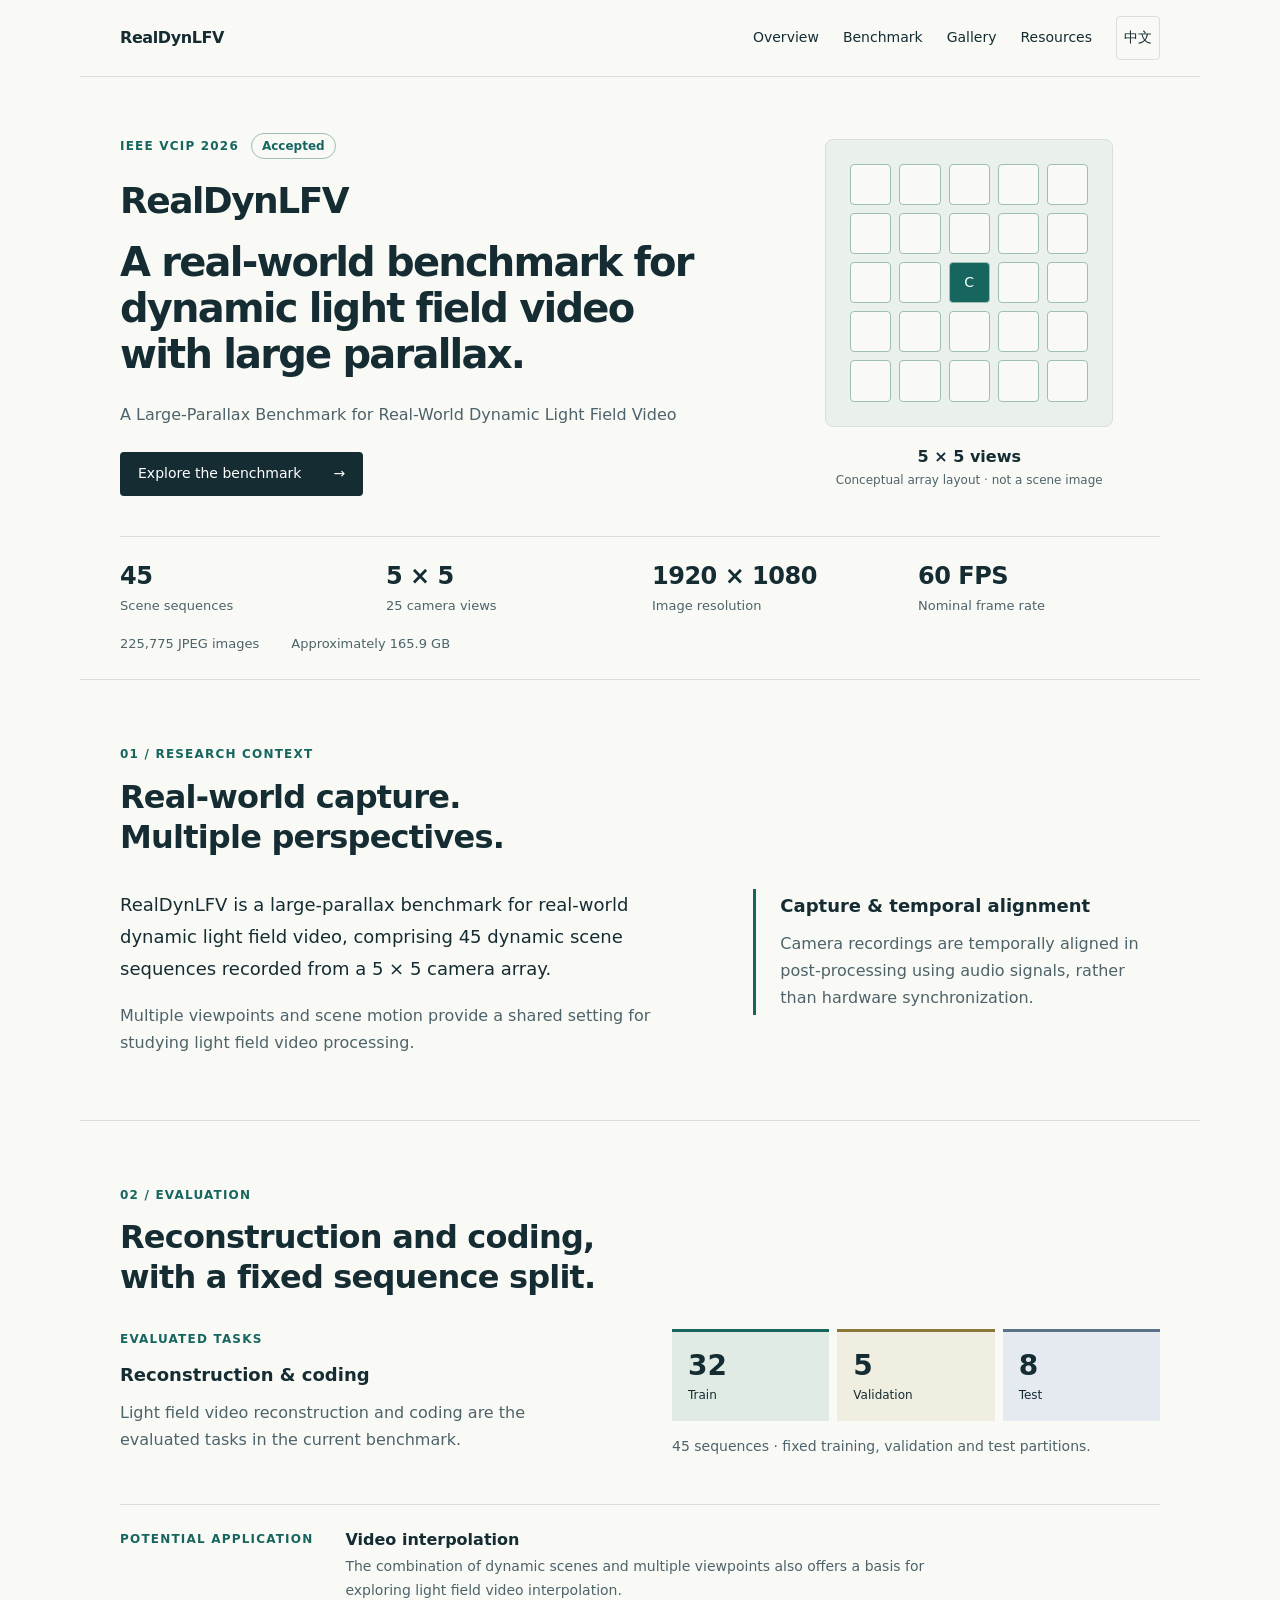
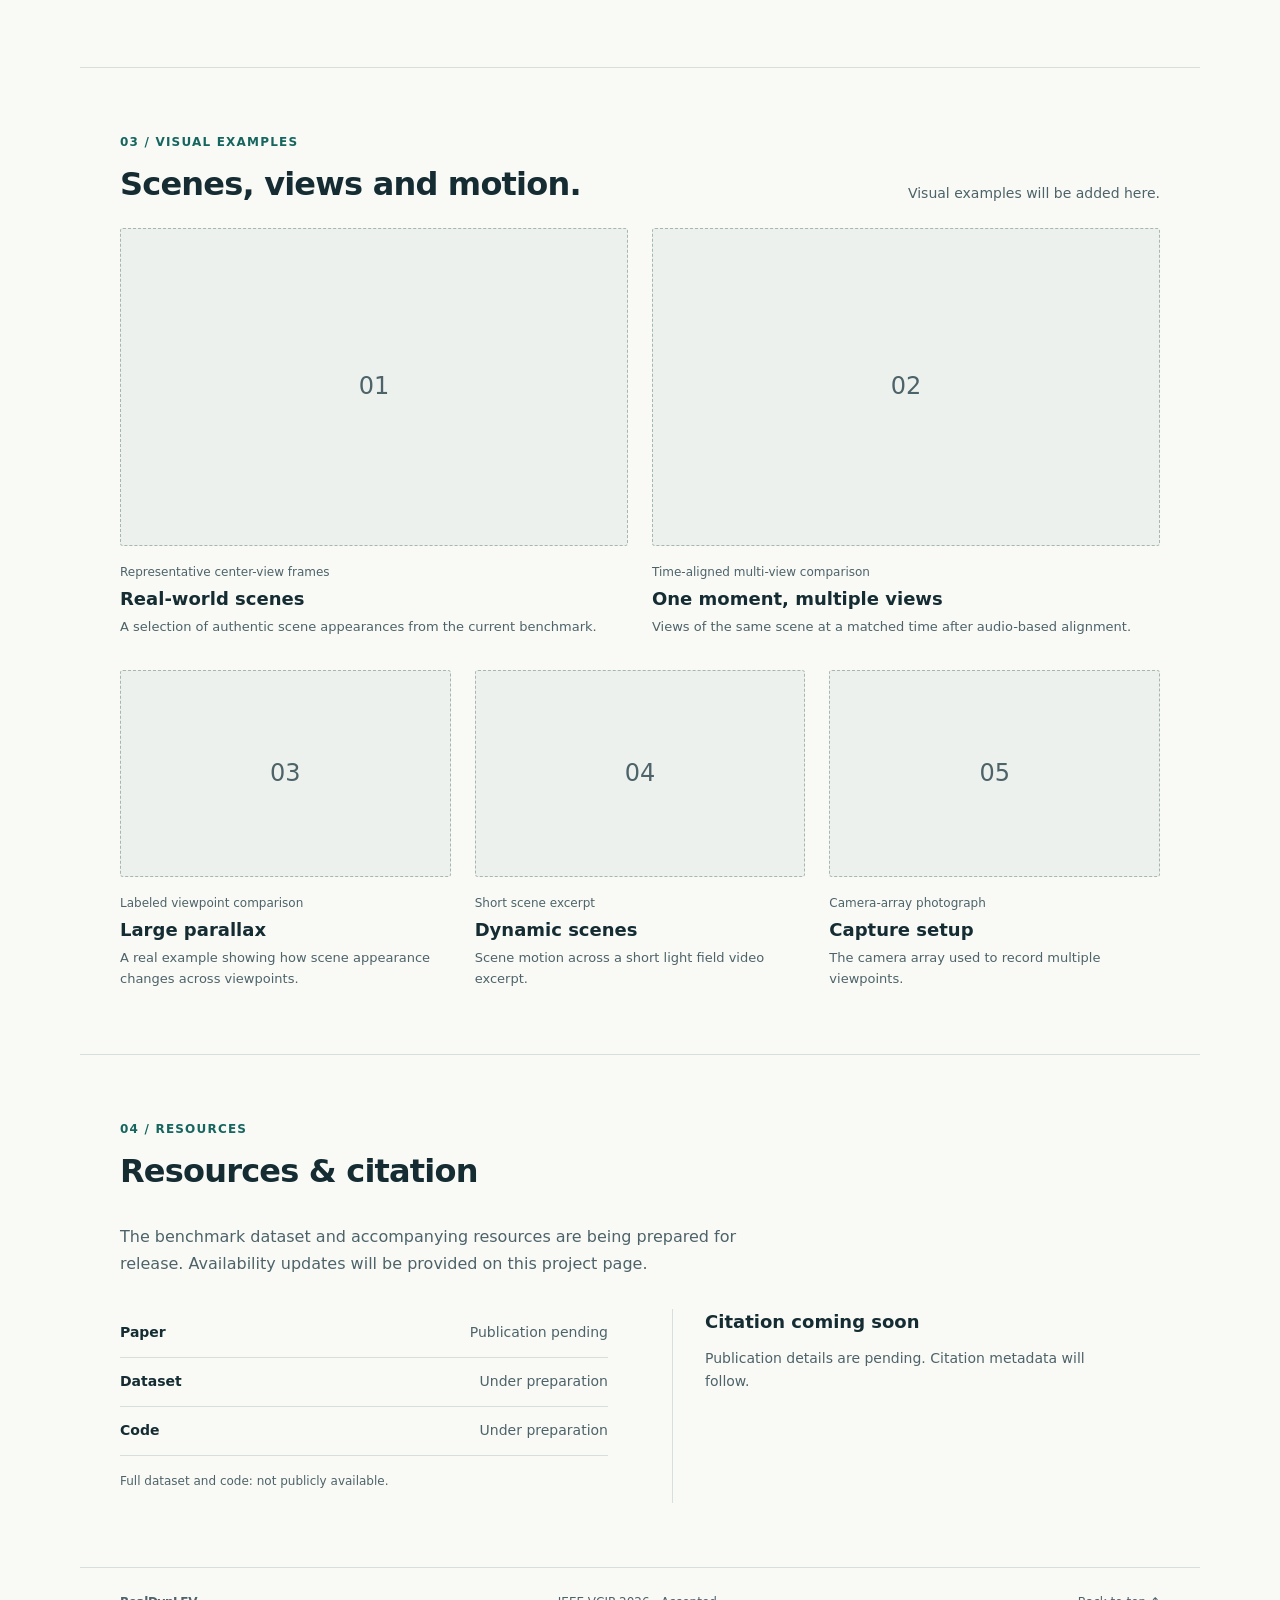
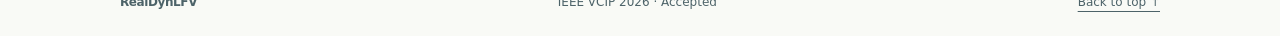
==== commit deef48e6: "Restore array hero and prominent accessible media previews" ====
--- a/index.html
+++ b/index.html
@@ -1,10 +1,10 @@
 <!doctype html>
-<html lang="en"><head><meta charset="utf-8"><meta name="viewport" content="width=device-width, initial-scale=1"><title>RealDynLFV — Dynamic Light Field Video</title><meta name="description" content="RealDynLFV: a large-parallax benchmark for real-world dynamic light field video. Accepted at IEEE VCIP 2026. Resources under preparation."><link rel="icon" href="assets/favicon.svg" type="image/svg+xml"><link rel="stylesheet" href="assets/style.css"><script src="assets/language.js" defer></script></head>
+<html lang="en"><head><meta charset="utf-8"><meta name="viewport" content="width=device-width, initial-scale=1"><title>RealDynLFV — Dynamic Light Field Video</title><meta name="description" content="RealDynLFV: a large-parallax benchmark for real-world dynamic light field video. Accepted at IEEE VCIP 2026. Resources under preparation."><link rel="icon" href="assets/favicon.svg" type="image/svg+xml"><link rel="stylesheet" href="assets/style.css"><script src="assets/language.js" defer></script><script src="assets/gallery.js" defer></script></head>
 <body><a class="skip" href="#main">Skip to content</a><header><a class="brand" href="#top">RealDynLFV</a><nav aria-label="Main navigation"><a href="#overview">Overview</a><a href="#benchmark">Benchmark</a><a href="#gallery">Gallery</a><a href="#resources">Resources</a></nav><a class="language-switch" href="zh.html" lang="zh-CN" hreflang="zh-CN" data-language="zh">中文</a></header>
 <!-- Hierarchy: value and verified specifications first; research and evaluation second;
      absent media and publication logistics third. One primary action. §2.1 §2.4 §3.6 -->
-<main id="main" tabindex="-1"><section class="hero" id="top"><p class="eyebrow">IEEE VCIP 2026 <span class="accepted">Accepted</span></p><h1>RealDynLFV</h1><p class="value-statement">A real-world benchmark for dynamic light field video with large parallax.</p><p class="paper-title">A Large-Parallax Benchmark for Real-World Dynamic Light Field Video</p><a class="primary" href="#overview">Explore the benchmark <span aria-hidden="true">&rarr;</span></a><div class="specification-band"><div class="stats"><div class="stat"><strong>45</strong><span>Scene sequences</span></div><div class="stat"><strong>5 × 5</strong><span>25 camera views</span></div><div class="stat"><strong>1920 × 1080</strong><span>Image resolution</span></div><div class="stat"><strong>60 FPS</strong><span>Nominal frame rate</span></div></div><p class="volume"><span><strong>225,775</strong> JPEG images</span><span>Approximately <strong>165.9 GB</strong></span></p></div></section>
+<main id="main" tabindex="-1"><section class="hero" id="top"><div class="hero-layout"><div class="hero-copy"><p class="eyebrow">IEEE VCIP 2026 <span class="accepted">Accepted</span></p><h1>RealDynLFV</h1><p class="value-statement">A real-world benchmark for dynamic light field video with large parallax.</p><p class="paper-title">A Large-Parallax Benchmark for Real-World Dynamic Light Field Video</p><a class="primary" href="#overview">Explore the benchmark <span aria-hidden="true">&rarr;</span></a></div><figure class="hero-visual"><div class="view-array" aria-hidden="true"><span class="view "></span><span class="view "></span><span class="view "></span><span class="view "></span><span class="view "></span><span class="view "></span><span class="view "></span><span class="view "></span><span class="view "></span><span class="view "></span><span class="view "></span><span class="view "></span><span class="view center">C</span><span class="view "></span><span class="view "></span><span class="view "></span><span class="view "></span><span class="view "></span><span class="view "></span><span class="view "></span><span class="view "></span><span class="view "></span><span class="view "></span><span class="view "></span><span class="view "></span></div><figcaption><strong>5 × 5 views</strong><span>Conceptual array layout · not a scene image</span></figcaption></figure></div><div class="specification-band"><div class="stats"><div class="stat"><strong>45</strong><span>Scene sequences</span></div><div class="stat"><strong>5 × 5</strong><span>25 camera views</span></div><div class="stat"><strong>1920 × 1080</strong><span>Image resolution</span></div><div class="stat"><strong>60 FPS</strong><span>Nominal frame rate</span></div></div><p class="volume"><span><strong>225,775</strong> JPEG images</span><span>Approximately <strong>165.9 GB</strong></span></p></div></section>
 <section id="overview" class="research-section"><div class="section-heading"><p class="section-label">01 / RESEARCH CONTEXT</p><h2>Real-world capture.<br>Multiple perspectives.</h2></div><div class="research-grid"><div><p class="lead">RealDynLFV is a large-parallax benchmark for real-world dynamic light field video, comprising 45 dynamic scene sequences recorded from a 5 × 5 camera array.</p><p class="section-detail">Multiple viewpoints and scene motion provide a shared setting for studying light field video processing.</p></div><aside class="alignment"><h3>Capture &amp; temporal alignment</h3><p>Camera recordings are temporally aligned in post-processing using audio signals, rather than hardware synchronization.</p></aside></div></section>
 <section id="benchmark"><div class="section-heading"><p class="section-label">02 / EVALUATION</p><h2>Reconstruction and coding,<br>with a fixed sequence split.</h2></div><div class="evaluation-grid"><div class="evaluated"><p class="task-tag">EVALUATED TASKS</p><h3>Reconstruction &amp; coding</h3><p>Light field video reconstruction and coding are the evaluated tasks in the current benchmark.</p></div><div class="partition"><div class="split" aria-label="32 training, 5 validation and 8 test sequences"><div><strong>32</strong><span>Train</span></div><div><strong>5</strong><span>Validation</span></div><div><strong>8</strong><span>Test</span></div></div><p class="small">45 sequences · fixed training, validation and test partitions.</p></div></div><div class="potential"><p class="task-tag">POTENTIAL APPLICATION</p><div><h3>Video interpolation</h3><p>The combination of dynamic scenes and multiple viewpoints also offers a basis for exploring light field video interpolation.</p></div></div></section>
 <section id="gallery"><div class="gallery-heading"><div class="section-heading"><p class="section-label">03 / VISUAL EXAMPLES</p><h2>Scenes, views and motion.</h2></div><p class="small">Visual examples will be added here.</p></div><div class="gallery"><figure><div class="placeholder"><span class="frame-mark" aria-hidden="true">01</span></div><figcaption><p class="media-type">Representative center-view frames</p><h3>Real-world scenes</h3><p>A selection of authentic scene appearances from the current benchmark.</p></figcaption></figure><figure><div class="placeholder"><span class="frame-mark" aria-hidden="true">02</span></div><figcaption><p class="media-type">Time-aligned multi-view comparison</p><h3>One moment, multiple views</h3><p>Views of the same scene at a matched time after audio-based alignment.</p></figcaption></figure><figure><div class="placeholder"><span class="frame-mark" aria-hidden="true">03</span></div><figcaption><p class="media-type">Labeled viewpoint comparison</p><h3>Large parallax</h3><p>A real example showing how scene appearance changes across viewpoints.</p></figcaption></figure><figure><div class="placeholder"><span class="frame-mark" aria-hidden="true">04</span></div><figcaption><p class="media-type">Short scene excerpt</p><h3>Dynamic scenes</h3><p>Scene motion across a short light field video excerpt.</p></figcaption></figure><figure><div class="placeholder"><span class="frame-mark" aria-hidden="true">05</span></div><figcaption><p class="media-type">Camera-array photograph</p><h3>Capture setup</h3><p>The camera array used to record multiple viewpoints.</p></figcaption></figure></div></section>
-<section id="resources"><div class="section-heading"><p class="section-label">04 / RESOURCES</p><h2>Resources &amp; citation</h2></div><p class="availability">The benchmark dataset and accompanying resources are being prepared for release. Availability updates will be provided on this project page.</p><div class="resource-grid"><div class="resource-list" aria-label="Resource availability"><div class="resource">Paper<span>Publication pending</span></div><div class="resource">Dataset<span>Under preparation</span></div><div class="resource">Code<span>Under preparation</span></div><p class="small">Full dataset and code: not publicly available.</p><ul></ul></div><div class="citation" id="citation"><h3>Citation coming soon</h3><p>Publication details are pending. Citation metadata will follow.</p></div></div></section></main><footer><span class="brand">RealDynLFV</span><span>IEEE VCIP 2026 · Accepted</span><a href="#top">Back to top ↑</a></footer></body></html>
+<section id="resources"><div class="section-heading"><p class="section-label">04 / RESOURCES</p><h2>Resources &amp; citation</h2></div><p class="availability">The benchmark dataset and accompanying resources are being prepared for release. Availability updates will be provided on this project page.</p><div class="resource-grid"><div class="resource-list" aria-label="Resource availability"><div class="resource">Paper<span>Publication pending</span></div><div class="resource">Dataset<span>Under preparation</span></div><div class="resource">Code<span>Under preparation</span></div><p class="small">Full dataset and code: not publicly available.</p><ul></ul></div><div class="citation" id="citation"><h3>Citation coming soon</h3><p>Publication details are pending. Citation metadata will follow.</p></div></div></section></main><dialog class="image-viewer" aria-label="Image preview"><button type="button" class="viewer-close" autofocus>Close preview</button><img alt=""><p></p></dialog><footer><span class="brand">RealDynLFV</span><span>IEEE VCIP 2026 · Accepted</span><a href="#top">Back to top ↑</a></footer></body></html>
--- a/assets/style.css
+++ b/assets/style.css
@@ -1 +1,4 @@
 :root{--ink:#142c32;--muted:#4d6369;--teal:#17655f;--line:#d6dfdc;--paper:#f9faf6;--surface:#eaf0eb;--reading-width:65ch;--space-small:16px;--space-medium:24px;--space-large:48px}*{box-sizing:border-box}html{scroll-behavior:smooth;scroll-padding-top:24px}body{margin:0;background:var(--paper);color:var(--ink);font:16px/1.7 system-ui,-apple-system,BlinkMacSystemFont,"Segoe UI",sans-serif}a{color:inherit;text-underline-offset:5px}a:focus-visible{outline:3px solid #a84612;outline-offset:5px}.skip{position:absolute;top:-100px;left:20px;background:white;padding:12px;z-index:5}.skip:focus{top:10px}header,main,footer{max-width:1120px;margin:auto}header{display:flex;align-items:center;padding:16px 40px;border-bottom:1px solid var(--line);gap:24px}.brand{font-weight:700;text-decoration:none;letter-spacing:-.4px}nav{margin-left:auto;display:flex;gap:24px}nav a,.language-switch{display:inline-flex;align-items:center;min-height:44px;font-size:14px;text-decoration:none}nav a:hover{text-decoration:underline}.language-switch{min-width:44px;justify-content:center;border:1px solid var(--line);border-radius:4px}.language-switch:hover{background:var(--surface)}section{padding:64px 40px;border-bottom:1px solid var(--line)}.hero{padding-top:56px;padding-bottom:0}.eyebrow,.section-label,.task-tag{font-size:12px;font-weight:700;letter-spacing:1.2px;color:var(--teal)}.eyebrow{display:flex;gap:12px;align-items:center;margin:0 0 20px}.accepted{border:1px solid #9ebfb2;border-radius:20px;padding:2px 10px;letter-spacing:0}h1{font-size:36px;line-height:1.2;letter-spacing:-1.5px;margin:0 0 16px}.value-statement{max-width:26ch;font-size:48px;line-height:1.15;letter-spacing:-1.8px;font-weight:700;margin:0 0 24px}.paper-title{max-width:70ch;font-size:16px;color:var(--muted);margin:0 0 24px}.primary{display:inline-flex;min-height:44px;align-items:center;gap:32px;padding:10px 18px;background:var(--ink);color:white;text-decoration:none;font-size:14px;border-radius:4px}.primary:hover{background:var(--teal)}.specification-band{margin-top:40px;border-top:1px solid var(--line);padding:24px 0}.stats{display:grid;grid-template-columns:repeat(4,1fr);gap:24px}.stat{display:flex;flex-direction:column;gap:3px}.stat strong{font-size:24px;line-height:1.3;letter-spacing:-.5px;font-weight:700}.stat span{font-size:13px;color:var(--muted)}.volume{display:flex;gap:32px;font-size:13px;color:var(--muted);margin:16px 0 0}.volume strong{font-weight:400}.section-heading{margin-bottom:32px}.section-label{margin:0 0 12px}h2{font-size:32px;line-height:1.25;letter-spacing:-.8px;margin:0;font-weight:700}h3{font-size:18px;line-height:1.4;margin:0 0 12px;font-weight:700}.research-grid{display:grid;grid-template-columns:1.4fr 1fr;gap:64px;align-items:start}.lead{font-size:18px;line-height:1.8;margin:0 0 16px;max-width:var(--reading-width)}.section-detail{font-size:16px;color:var(--muted);max-width:var(--reading-width);margin:0}.alignment{border-left:3px solid var(--teal);padding:4px 0 4px 24px}.alignment p{font-size:16px;color:var(--muted);margin:0}.evaluation-grid{display:grid;grid-template-columns:1fr 1fr;gap:64px;align-items:start}.task-tag{margin:0 0 12px}.evaluated p:last-child{margin:0;color:var(--muted);max-width:50ch}.split{display:grid;grid-template-columns:repeat(3,minmax(0,1fr));gap:8px}.split div{background:#e0ebe4;border-top:3px solid var(--teal);padding:16px;display:flex;flex-direction:column}.split div:nth-child(2){background:#f0ede1;border-color:#8d7738}.split div:nth-child(3){background:#e5eaf0;border-color:#5b7288}.split strong{font-size:28px;line-height:1.3}.split span{font-size:12px}.small{font-size:14px;color:var(--muted);line-height:1.6}.potential{display:flex;gap:32px;border-top:1px solid var(--line);margin-top:32px;padding-top:24px}.potential>.task-tag{min-width:192px}.potential h3{font-size:16px;margin-bottom:4px}.potential p:last-child{font-size:14px;color:var(--muted);max-width:65ch;margin:0}.gallery-heading{display:flex;align-items:end;justify-content:space-between;gap:24px;margin-bottom:24px}.gallery-heading .section-heading{margin-bottom:0}.gallery-heading>.small{margin:0;max-width:30ch}.gallery{display:grid;grid-template-columns:1fr 1fr;gap:0 40px}.gallery figure{display:grid;grid-template-columns:88px 1fr;gap:20px;margin:0;padding:20px 0;border-top:1px solid var(--line);align-items:start;min-width:0}.placeholder{aspect-ratio:4/3;background:#edf1ed;border:1px dashed #a5b7af;display:flex;align-items:center;justify-content:center;color:#516c62;border-radius:3px}.frame-mark{font-size:20px}.gallery img,.gallery video{display:block;width:100%;aspect-ratio:4/3;object-fit:contain;background:#edf1ed}.media-type{font-size:12px;color:var(--muted);margin:0 0 4px}.gallery h3{font-size:16px;margin:0 0 6px}.gallery figcaption>p:last-child{font-size:13px;line-height:1.6;color:var(--muted);margin:0}.availability{max-width:var(--reading-width);font-size:16px;color:var(--muted);margin:0 0 32px}.resource-grid{display:grid;grid-template-columns:1fr 1fr;gap:64px}.resource{display:flex;justify-content:space-between;gap:24px;font-size:14px;padding:12px 0;border-bottom:1px solid var(--line);font-weight:700}.resource span{font-weight:400;color:var(--muted)}.resource-list>.small{font-size:12px;margin-top:16px}.resource-list ul:empty{display:none}.citation{border-left:1px solid var(--line);padding-left:32px}.citation h3{font-size:18px}.citation p{font-size:14px;color:var(--muted);margin:0;max-width:45ch}pre{white-space:pre-wrap;overflow-wrap:anywhere}footer{display:flex;justify-content:space-between;align-items:center;padding:24px 40px;font-size:12px;color:var(--muted);gap:16px}html[lang="zh-CN"] .value-statement{max-width:20ch;line-height:1.3}html[lang="zh-CN"] .lead{line-height:1.9}@media(max-width:900px){.research-grid,.evaluation-grid,.resource-grid{gap:32px}.split{grid-template-columns:repeat(3,minmax(0,1fr))}.split div{padding:12px}.gallery{gap:0 24px}.gallery figure{grid-template-columns:64px 1fr;gap:16px}.stats{gap:16px}.stat strong{font-size:22px}.value-statement{font-size:42px}}@media(max-width:600px){header{padding:12px 24px;display:grid;grid-template-columns:1fr auto;gap:4px 16px}nav{grid-row:2;grid-column:1/-1;margin:0;gap:20px;flex-wrap:wrap}nav a{font-size:12px}.language-switch{grid-column:2;grid-row:1}section{padding:40px 24px}.hero{padding-top:32px;padding-bottom:0}h1{font-size:28px;letter-spacing:-.7px}.value-statement{font-size:32px;line-height:1.2;letter-spacing:-.8px;max-width:25ch}.paper-title{font-size:14px}.specification-band{margin-top:32px}.stats{grid-template-columns:1fr 1fr;gap:20px}.stat strong{font-size:22px}.volume{gap:4px;flex-direction:column}.section-heading{margin-bottom:24px}h2{font-size:26px}.research-grid,.evaluation-grid,.resource-grid{grid-template-columns:1fr;gap:24px}.lead{font-size:17px}.alignment{padding-left:16px}.potential{display:block}.potential>.task-tag{margin-bottom:8px}.gallery-heading{display:block}.gallery-heading>.small{margin-top:12px}.gallery{grid-template-columns:1fr}.gallery figure{grid-template-columns:64px 1fr;padding:16px 0}.citation{border-left:0;border-top:1px solid var(--line);padding:24px 0 0}.resource-grid{gap:24px}footer{padding:24px;flex-wrap:wrap}footer .brand{width:100%}}@media(prefers-reduced-motion:reduce){html{scroll-behavior:auto}}
+/* §2.4: the schematic supports the value statement; §3.6: group media with captions. */
+.hero-layout{display:grid;grid-template-columns:minmax(0,1.6fr) minmax(0,1fr);gap:48px;align-items:center}.hero-copy .value-statement{font-size:40px}.hero-visual{margin:0;min-width:0}.view-array{display:grid;grid-template-columns:repeat(5,1fr);gap:8px;max-width:288px;margin:auto;padding:24px;background:var(--surface);border:1px solid var(--line);border-radius:8px}.view{aspect-ratio:1;border:1px solid #9ebfb2;border-radius:4px;background:var(--paper);display:grid;place-items:center;font-size:14px;color:var(--teal)}.view.center{background:var(--teal);color:white}.hero-visual figcaption{text-align:center;margin-top:16px;font-size:12px;color:var(--muted)}.hero-visual figcaption strong,.hero-visual figcaption span{display:block}.hero-visual figcaption strong{font-size:16px;color:var(--ink)}.hero-visual figure{margin:0}.hero-visual img{width:100%;max-height:320px;object-fit:contain}
+.gallery{grid-template-columns:repeat(6,minmax(0,1fr));gap:32px 24px}.gallery figure{display:block;grid-column:span 2;padding:0;border:0}.gallery figure:nth-child(-n+2){grid-column:span 3}.gallery figcaption{margin-top:16px}.gallery h3{font-size:18px}.placeholder{aspect-ratio:16/10}.frame-mark{font-size:24px;color:var(--muted)}.gallery img,.gallery video{aspect-ratio:16/10}.image-preview{position:relative;display:block;isolation:isolate;transition:transform .2s ease;transform-origin:center;outline-offset:5px}.image-preview img{display:block;width:100%;object-fit:contain;background:var(--surface)}.preview-hint{display:block;font-size:12px;padding:8px;background:var(--surface);color:var(--teal)}.image-preview:focus-visible{z-index:2;transform:scale(1.04)}@media(hover:hover) and (pointer:fine){.image-preview:hover{z-index:2;transform:scale(1.04)}}.image-viewer{width:min(96vw,1200px);max-height:94dvh;padding:24px;border:1px solid var(--line);border-radius:8px;background:var(--paper);color:var(--ink)}.image-viewer::backdrop{background:rgb(20 44 50 / .8)}.image-viewer img{display:block;max-width:100%;width:auto;max-height:70dvh;object-fit:contain;margin:auto}.viewer-close{display:block;margin:0 0 16px auto;min-height:44px;padding:8px 16px;font:inherit;background:var(--ink);color:white;border:0;border-radius:4px;cursor:pointer}.viewer-close:focus-visible{outline:3px solid #a84612;outline-offset:4px}.image-viewer p{font-size:14px;margin-bottom:0}@media(max-width:900px){.hero-layout{gap:24px;grid-template-columns:1.5fr 1fr}.hero-copy .value-statement{font-size:32px}.view-array{padding:16px;gap:6px}.gallery figure{grid-column:span 3}}@media(max-width:600px){.hero-layout{grid-template-columns:1fr;gap:32px}.hero-copy .value-statement{font-size:32px}.view-array{max-width:240px;padding:20px}.gallery{grid-template-columns:1fr;gap:32px}.gallery figure,.gallery figure:nth-child(-n+2){grid-column:auto}.image-viewer{padding:16px}}@media(prefers-reduced-motion:reduce){.image-preview{transition:none}.image-preview:hover,.image-preview:focus-visible{transform:none}}
